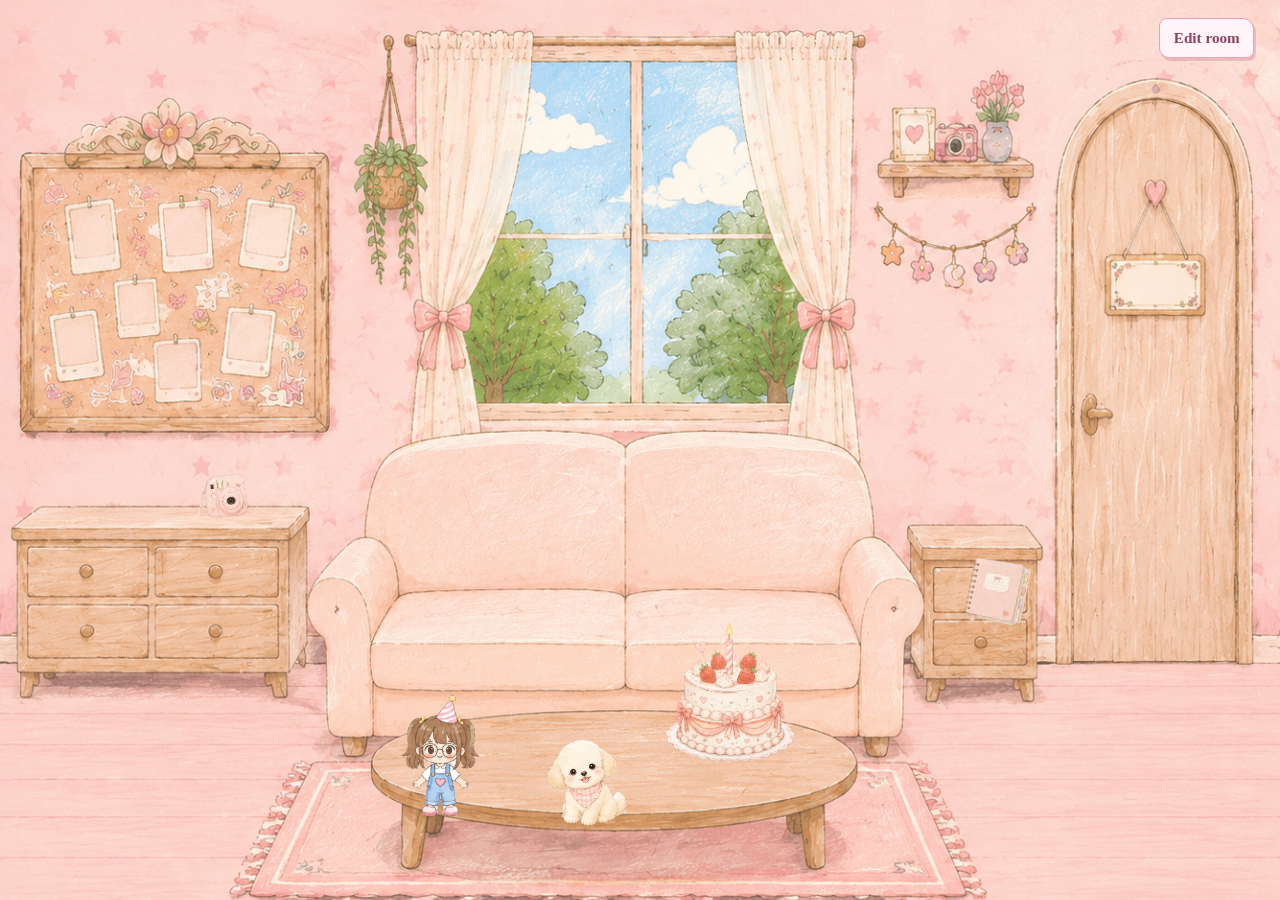
==== room.html @ 302e25e6 "finish room layout" ====
<!doctype html>
<html lang="en">
  <head>
    <meta charset="UTF-8" />
    <meta name="viewport" content="width=device-width, initial-scale=1.0" />
    <meta name="description" content="Mimi's 22 Chapter birthday room" />
    <title>Mimi's 22 Chapter — Room</title>
    <link rel="stylesheet" href="style.css" />
    <style>
      .room-screen {
        isolation: isolate;
      }

      .room-item {
        position: absolute;
        display: block;
        height: auto;
        user-select: none;
        pointer-events: none;
      }

      .edit-toggle {
        position: fixed;
        top: 2%;
        right: 2%;
        z-index: 10;
        padding: 0.65em 0.9em;
        color: #8d4263;
        font: 700 0.95rem "Marker Felt", "Bradley Hand", "Comic Sans MS", cursive;
        background: #fff4f8;
        border: 1px solid #e8a1bd;
        border-radius: 8px 11px 7px 10px;
        box-shadow: 2px 3px 0 rgb(163 74 112 / 22%);
        cursor: pointer;
      }

      .editor-readout {
        position: fixed;
        bottom: 2%;
        left: 2%;
        z-index: 10;
        min-width: 12rem;
        margin: 0;
        padding: 0.8rem 1rem;
        color: #75445a;
        font: 0.9rem/1.55 ui-monospace, SFMono-Regular, Menlo, monospace;
        white-space: pre-line;
        background: rgb(255 249 251 / 90%);
        border: 1px dashed #dfa0b8;
        border-radius: 7px;
        box-shadow: 2px 3px 0 rgb(163 74 112 / 16%);
      }

      .room-screen.is-editing [data-editable] {
        pointer-events: auto;
        cursor: grab;
        outline: 1px dashed rgb(183 75 119 / 58%);
        outline-offset: 3px;
        touch-action: none;
      }

      .room-screen.is-editing [data-editable]:hover { outline-color: #bd4d79; }
      .room-screen.is-editing [data-editable].is-dragging { cursor: grabbing; }

      /* All dimensions and anchors use the room stage's percentage-based coordinate system. */
      .mimi { width: 9%; left: 30%; bottom: 8%; z-index: 2; }
      .dog { width: 8%; left: 42%; bottom: 8%; z-index: 3; }
      .cake { width: 11%; left: 52%; bottom: 15%; z-index: 4; }
      .camera { width: 5%; left: 15%; bottom: 42%; z-index: 2; transform: rotate(-6deg); }
      .notebook {
        display: block;
        width: 6%;
        left: 75%;
        bottom: 30%;
        z-index: 5;
        visibility: visible;
        opacity: 1;
        transform: rotate(7deg);
      }
    </style>
  </head>
  <body>
    <main class="screen room-screen" aria-label="Mimi's birthday room">
      <img class="room-item mimi" data-editable src="assets/characters/mimi-open.png" alt="Mimi" draggable="false" />
      <img class="room-item dog" data-editable src="assets/objects/dog.png" alt="A small dog" draggable="false" />
      <img class="room-item cake" data-editable src="assets/objects/cake.png" alt="Birthday cake" draggable="false" />
      <img class="room-item notebook" id="notebook" data-editable src="assets/objects/notebook.png" alt="Pink notebook" draggable="false" />
      <img class="room-item camera" data-editable src="assets/objects/camera.png" alt="Pink camera" draggable="false" />
    </main>
    <button class="edit-toggle" id="edit-toggle" type="button" aria-pressed="false">Edit room</button>
    <aside class="editor-readout" id="editor-readout" hidden aria-live="polite"></aside>

    <script>
      const roomStage = document.querySelector(".room-screen");
      const roomItems = [...document.querySelectorAll("[data-editable]")];
      const editToggle = document.querySelector("#edit-toggle");
      const readout = document.querySelector("#editor-readout");
      let editing = false;
      let dragState = null;

      const clamp = (value, minimum, maximum) => Math.min(Math.max(value, minimum), maximum);
      const usesLayoutMetrics = (item) => item.classList.contains("camera") || item.classList.contains("notebook");
      const fallbackWidth = (item) => item.classList.contains("camera") ? 5 : 6;

      function getParameters(item) {
        const stageRect = roomStage.getBoundingClientRect();
        const itemRect = item.getBoundingClientRect();
        const useLayoutSize = usesLayoutMetrics(item);
        const widthPixels = useLayoutSize ? item.offsetWidth : itemRect.width;
        const heightPixels = useLayoutSize ? item.offsetHeight : itemRect.height;
        const leftPixels = useLayoutSize ? item.offsetLeft : itemRect.left - stageRect.left;
        const topPixels = useLayoutSize ? item.offsetTop : itemRect.top - stageRect.top;
        return {
          left: (leftPixels / stageRect.width) * 100,
          top: (topPixels / stageRect.height) * 100,
          width: (widthPixels / stageRect.width) * 100,
          height: (heightPixels / stageRect.height) * 100,
          widthPixels,
        };
      }

      function applyParameters(item, parameters) {
        item.style.left = `${parameters.left}%`;
        item.style.top = `${parameters.top}%`;
        item.style.bottom = "auto";
        item.style.width = `${parameters.width}%`;
      }

      function showParameters(item) {
        const parameters = getParameters(item);
        readout.textContent = `${item.classList[1]}:\nleft: ${parameters.left.toFixed(2)}%\ntop: ${parameters.top.toFixed(2)}%\nwidth: ${parameters.widthPixels.toFixed(0)}px (${parameters.width.toFixed(2)}%)`;
      }

      function normalizeItem(item) {
        applyParameters(item, getParameters(item));
      }

      function setEditing(nextEditing) {
        editing = nextEditing;
        roomStage.classList.toggle("is-editing", editing);
        editToggle.textContent = editing ? "Finish editing" : "Edit room";
        editToggle.setAttribute("aria-pressed", String(editing));
        readout.hidden = !editing;

        if (editing) {
          roomItems.forEach(normalizeItem);
          showParameters(roomItems[0]);
        }
      }

      editToggle.addEventListener("click", () => setEditing(!editing));

      roomItems.forEach((item) => {
        item.addEventListener("pointerdown", (event) => {
          if (!editing) return;
          const itemRect = item.getBoundingClientRect();
          dragState = { item, offsetX: event.clientX - itemRect.left, offsetY: event.clientY - itemRect.top };
          item.classList.add("is-dragging");
          item.setPointerCapture(event.pointerId);
          showParameters(item);
        });

        item.addEventListener("pointermove", (event) => {
          if (!dragState || dragState.item !== item) return;
          const stageRect = roomStage.getBoundingClientRect();
          const itemRect = item.getBoundingClientRect();
          const width = usesLayoutMetrics(item)
            ? (item.offsetWidth / stageRect.width) * 100
            : (itemRect.width / stageRect.width) * 100;
          const height = usesLayoutMetrics(item)
            ? (item.offsetHeight / stageRect.height) * 100
            : (itemRect.height / stageRect.height) * 100;
          const left = clamp(((event.clientX - stageRect.left - dragState.offsetX) / stageRect.width) * 100, 0, 100 - width);
          const top = clamp(((event.clientY - stageRect.top - dragState.offsetY) / stageRect.height) * 100, 0, 100 - height);
          applyParameters(item, { left, top, width });
          showParameters(item);
        });

        item.addEventListener("pointerup", () => {
          item.classList.remove("is-dragging");
          dragState = null;
        });
      });

      roomStage.addEventListener("wheel", (event) => {
        if (!editing) return;
        const item = event.target.closest(".room-item");
        if (!item) return;
        event.preventDefault();
        const parameters = getParameters(item);
        const scale = event.deltaY < 0 ? 1.1 : 0.9;
        const baseWidth = Number.isFinite(parameters.width) && parameters.width > 0
          ? parameters.width
          : fallbackWidth(item);
        const width = clamp(baseWidth * scale, 3, 30);
        applyParameters(item, { left: parameters.left, top: parameters.top, width });
        showParameters(item);
      }, { passive: false });
    </script>
  </body>
</html>
---- style.css ----
:root {
  color: #5d4052;
  background: #f8dce6;
  font-family: "Trebuchet MS", "Avenir Next", sans-serif;
}

* { box-sizing: border-box; }

body { margin: 0; min-width: 320px; }

.screen {
  position: relative;
  min-height: 100svh;
  overflow: hidden;
  background-position: center;
  background-repeat: no-repeat;
  background-size: cover;
}

.welcome-screen {
  display: grid;
  place-items: center;
  align-content: center;
  gap: 2.5rem;
  padding: 2rem;
  background-image: url("assets/backgrounds/welcome.png");
  opacity: 0;
  animation: background-appear 1.3s ease-out forwards;
}

.title-area {
  position: relative;
  z-index: 1;
  max-width: min(80vw, 720px);
  text-align: center;
  opacity: 0;
  transform: scale(0.76) rotate(-4deg);
  animation: title-stick 0.95s cubic-bezier(.18, .9, .22, 1.24) 0.75s forwards;
}

.collage-line {
  display: flex;
  flex-wrap: wrap;
  justify-content: center;
  align-items: center;
  gap: 0.07em;
  margin: 0;
  color: #a93d6e;
  font-family: "Marker Felt", "Bradley Hand", "Comic Sans MS", cursive;
  font-size: clamp(2.35rem, 7.3vw, 6rem);
  font-weight: 800;
  line-height: 0.98;
  text-shadow: 1px 2px 0 rgb(255 255 255 / 75%);
}

.collage-line--small {
  margin-bottom: 0.22em;
  font-size: clamp(1.7rem, 4.6vw, 3.7rem);
}

.collage-line--chapter {
  flex-wrap: nowrap;
  font-size: clamp(2rem, 6.5vw, 5.2rem);
}

.collage-line span,
.collage-line b,
.collage-line em,
.collage-line i {
  display: inline-block;
  padding: 0.04em 0.1em 0.09em;
  font: inherit;
  font-style: normal;
  line-height: 1;
  background: #fff7bd;
  border: 2px solid rgb(154 57 104 / 65%);
  border-radius: 3px 8px 4px 7px;
  box-shadow: 2px 3px 0 rgb(142 61 101 / 21%);
  transform: rotate(-3deg);
}

.collage-line span:nth-child(3n + 2) { background: #b6e5db; color: #31776d; transform: rotate(3deg); }
.collage-line span:nth-child(4n) { background: #ffc2d7; color: #a13967; transform: rotate(-5deg); }
.collage-line span:nth-child(5n) { background: #cab9e9; color: #594083; transform: rotate(4deg); }
.collage-line b { margin-left: -0.09em; background: #ffb8cf; color: #9d2e63; transform: rotate(4deg); }
.collage-line em { margin: 0 0.1em; padding-inline: 0.14em; background: #f3a4bd; color: #fffdf5; transform: rotate(-5deg); }
.collage-line i { margin-left: 0.18em; background: #fff; color: #e36e98; transform: rotate(5deg); }

.enter-button {
  display: inline-block;
  position: relative;
  z-index: 1;
  padding: 0.82rem 1.5rem 0.76rem;
  color: #9d3867;
  font-family: "Marker Felt", "Bradley Hand", "Comic Sans MS", cursive;
  font-size: 1.1rem;
  font-weight: 700;
  text-decoration: none;
  cursor: pointer;
  background: linear-gradient(135deg, #ffd4e2 0 48%, #ffc0d5 48% 100%);
  border: 2px solid #cf7094;
  border-radius: 5px 11px 6px 10px;
  box-shadow: 4px 5px 0 rgb(166 65 110 / 28%);
  transform: rotate(1.5deg);
  opacity: 0;
  animation: title-appear 0.8s ease-out 1.5s forwards;
  transition: transform 180ms ease, box-shadow 180ms ease;
}

.enter-button:hover, .enter-button:focus-visible {
  transform: rotate(1.5deg) scale(1.06);
  box-shadow: 5px 6px 0 rgb(166 65 110 / 30%);
}

.enter-button:active { transform: rotate(1.5deg) scale(0.96); }

.room-screen { background-image: url("assets/backgrounds/room.png"); }

.object-slot {
  position: absolute;
  width: 1px;
  height: 1px;
  pointer-events: none;
}

/* Future interactive object anchors. Adjust when their final placement is decided. */
.mimi-slot { left: 48%; top: 42%; }
.dog-slot { left: 31%; top: 68%; }
.cake-slot { left: 66%; top: 60%; }
.notebook-slot { left: 57%; top: 70%; }
.camera-slot { left: 75%; top: 50%; }

@keyframes background-appear { to { opacity: 1; } }
@keyframes title-appear { to { opacity: 1; } }

@keyframes title-stick {
  70% { opacity: 1; transform: scale(1.06) rotate(1.5deg); }
  100% { opacity: 1; transform: scale(1) rotate(-1.5deg); }
}

@media (prefers-reduced-motion: reduce) {
  .welcome-screen, .title-area, .enter-button { animation: none; opacity: 1; }
}
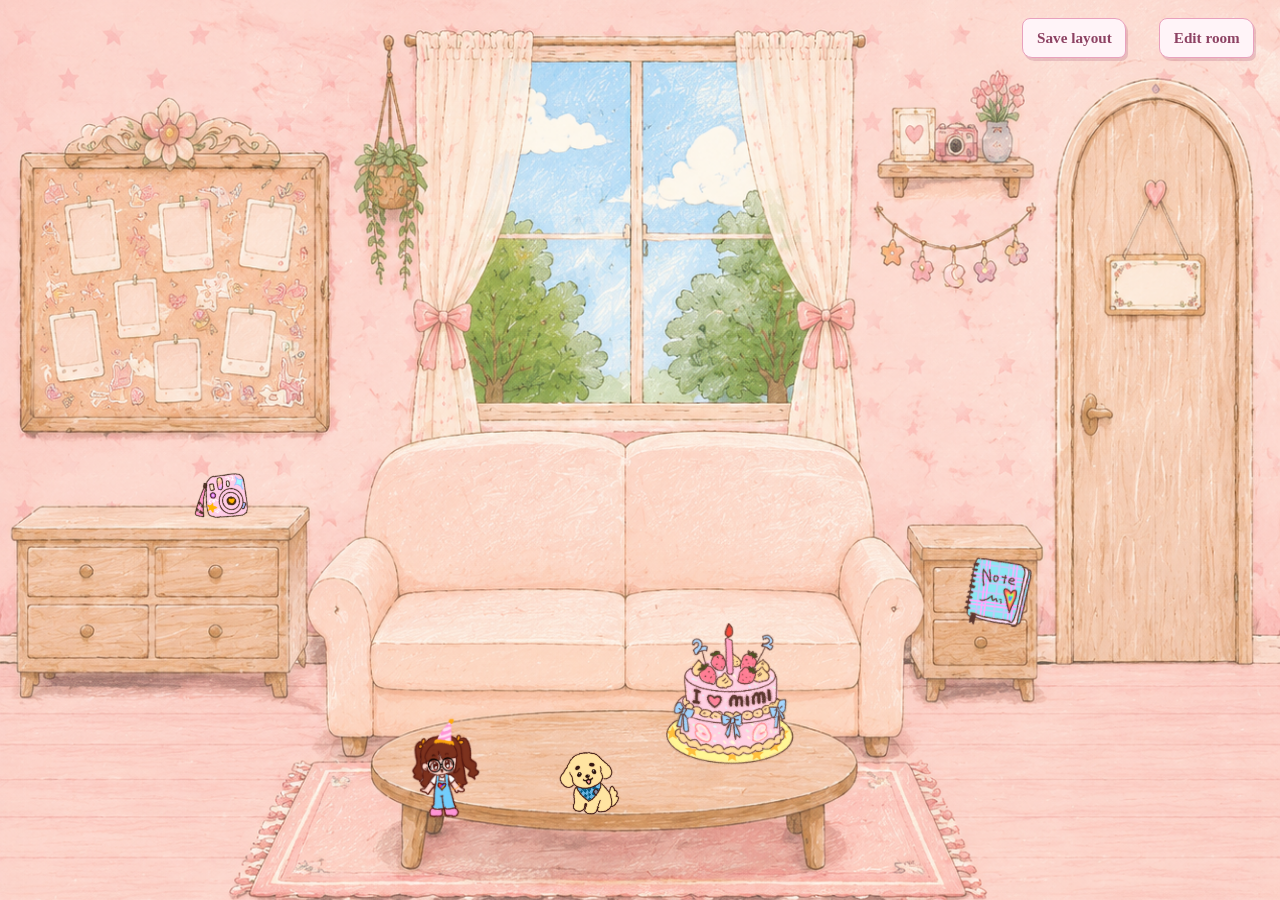
==== commit e6ac201b: "add hover interaction" ====
--- a/room.html
+++ b/room.html
@@ -16,13 +16,100 @@
         display: block;
         height: auto;
         user-select: none;
+        pointer-events: auto;
+        transition: transform 180ms ease;
+      }
+
+      .room-screen:not(.is-editing) .mimi:hover,
+      .room-screen:not(.is-editing) .dog:hover,
+      .room-screen:not(.is-editing) .cake:hover { transform: scale(1.07); }
+
+      .room-screen:not(.is-editing) .camera:hover { transform: rotate(-6deg) scale(1.07); }
+      .room-screen:not(.is-editing) .notebook:hover { transform: rotate(7deg) scale(1.07); }
+
+      .hover-tooltip {
+        position: fixed;
+        z-index: 20;
+        max-width: min(15rem, 78vw);
+        padding: 0.55rem 0.75rem;
+        color: #8d4263;
+        font: 700 0.9rem/1.35 "Marker Felt", "Bradley Hand", "Comic Sans MS", cursive;
+        text-align: center;
+        background: #fff6fa;
+        border: 2px dashed #de91b0;
+        border-radius: 10px 13px 9px 12px;
+        box-shadow: 3px 4px 0 rgb(181 79 123 / 20%);
+        opacity: 0;
         pointer-events: none;
-      }
+        transform: translate(-50%, calc(-100% - 12px)) scale(0.82) rotate(-1.5deg);
+        transition: opacity 150ms ease, transform 180ms ease;
+      }
+
+      .hover-tooltip.is-visible {
+        opacity: 1;
+        transform: translate(-50%, calc(-100% - 12px)) scale(1) rotate(-1.5deg);
+      }
+
+      .mimi-character {
+        aspect-ratio: 362 / 454;
+      }
+
+      .mimi-character img {
+        position: absolute;
+        inset: 0;
+        width: 100%;
+        height: 100%;
+        object-fit: contain;
+        object-position: center bottom;
+        pointer-events: none;
+      }
+
+      .mimi-character .mimi-close {
+        opacity: 0;
+        animation: mimi-blink 5s steps(1, end) infinite;
+      }
+
+      .mimi-character .mimi-open {
+        animation: mimi-open 5s steps(1, end) infinite;
+      }
+
+      .dog-character {
+        aspect-ratio: 812 / 726;
+      }
+
+      .dog-character img {
+        position: absolute;
+        inset: 0;
+        width: 100%;
+        height: 100%;
+        object-fit: contain;
+        object-position: center bottom;
+        pointer-events: none;
+      }
+
+      .dog-character .dog-close { opacity: 0; }
+      .dog-character.is-blinking .dog-open { opacity: 0; }
+      .dog-character.is-blinking .dog-close { opacity: 1; }
 
       .edit-toggle {
         position: fixed;
         top: 2%;
         right: 2%;
+        z-index: 10;
+        padding: 0.65em 0.9em;
+        color: #8d4263;
+        font: 700 0.95rem "Marker Felt", "Bradley Hand", "Comic Sans MS", cursive;
+        background: #fff4f8;
+        border: 1px solid #e8a1bd;
+        border-radius: 8px 11px 7px 10px;
+        box-shadow: 2px 3px 0 rgb(163 74 112 / 22%);
+        cursor: pointer;
+      }
+
+      .save-layout {
+        position: fixed;
+        top: 2%;
+        right: 12%;
         z-index: 10;
         padding: 0.65em 0.9em;
         color: #8d4263;
@@ -77,30 +164,79 @@
         opacity: 1;
         transform: rotate(7deg);
       }
+
+      @keyframes mimi-blink {
+        0%, 93%, 97%, 100% { opacity: 0; }
+        94%, 96% { opacity: 1; }
+      }
+
+      @keyframes mimi-open {
+        0%, 93%, 97%, 100% { opacity: 1; }
+        94%, 96% { opacity: 0; }
+      }
     </style>
   </head>
   <body>
     <main class="screen room-screen" aria-label="Mimi's birthday room">
-      <img class="room-item mimi" data-editable src="assets/characters/mimi-open.png" alt="Mimi" draggable="false" />
-      <img class="room-item dog" data-editable src="assets/objects/dog.png" alt="A small dog" draggable="false" />
-      <img class="room-item cake" data-editable src="assets/objects/cake.png" alt="Birthday cake" draggable="false" />
-      <img class="room-item notebook" id="notebook" data-editable src="assets/objects/notebook.png" alt="Pink notebook" draggable="false" />
-      <img class="room-item camera" data-editable src="assets/objects/camera.png" alt="Pink camera" draggable="false" />
+      <div class="room-item mimi mimi-character" data-editable data-layout-key="mimi" data-tooltip="今天是特别的日子🥳🎉" aria-label="Mimi">
+        <img class="mimi-open" src="assets/characters/mimi-open.png" alt="" draggable="false" />
+        <img class="mimi-close" src="assets/characters/mimi-close.png" alt="" draggable="false" />
+      </div>
+      <div class="room-item dog dog-character" data-editable data-layout-key="dog" data-tooltip="汪汪！🐶" aria-label="A small dog">
+        <img class="dog-open" src="assets/objects/dog-open.png" alt="" draggable="false" />
+        <img class="dog-close" src="assets/objects/dog-close.png" alt="" draggable="false" />
+      </div>
+      <img class="room-item cake" data-editable data-layout-key="cake" data-tooltip="一起吹灭蜡烛吧 🎂" src="assets/objects/cake.png" alt="Birthday cake" draggable="false" />
+      <img class="room-item notebook" id="notebook" data-editable data-layout-key="notebook" data-tooltip="谢谢你来到我的22岁💌" src="assets/objects/notebook.png" alt="Pink notebook" draggable="false" />
+      <img class="room-item camera" data-editable data-layout-key="camera" data-tooltip="打开我的回忆铁盒 📷" src="assets/objects/camera.png" alt="Pink camera" draggable="false" />
     </main>
     <button class="edit-toggle" id="edit-toggle" type="button" aria-pressed="false">Edit room</button>
+    <button class="save-layout" id="save-layout" type="button">Save layout</button>
     <aside class="editor-readout" id="editor-readout" hidden aria-live="polite"></aside>
+    <aside class="hover-tooltip" id="hover-tooltip" role="status" aria-live="polite"></aside>
 
     <script>
       const roomStage = document.querySelector(".room-screen");
       const roomItems = [...document.querySelectorAll("[data-editable]")];
       const editToggle = document.querySelector("#edit-toggle");
+      const saveLayout = document.querySelector("#save-layout");
       const readout = document.querySelector("#editor-readout");
+      const hoverTooltip = document.querySelector("#hover-tooltip");
+      const dogCharacter = document.querySelector(".dog-character");
+      const layoutStorageKey = "mimi-22-room-layout";
       let editing = false;
       let dragState = null;
+      let isNormalized = false;
 
       const clamp = (value, minimum, maximum) => Math.min(Math.max(value, minimum), maximum);
       const usesLayoutMetrics = (item) => item.classList.contains("camera") || item.classList.contains("notebook");
       const fallbackWidth = (item) => item.classList.contains("camera") ? 5 : 6;
+
+      function scheduleDogBlink() {
+        const delay = 3000 + Math.random() * 3000;
+        window.setTimeout(() => {
+          dogCharacter.classList.add("is-blinking");
+          window.setTimeout(() => {
+            dogCharacter.classList.remove("is-blinking");
+            scheduleDogBlink();
+          }, 200);
+        }, delay);
+      }
+
+      scheduleDogBlink();
+
+      function showHoverTooltip(item) {
+        if (editing) return;
+        const itemRect = item.getBoundingClientRect();
+        hoverTooltip.textContent = item.dataset.tooltip;
+        hoverTooltip.style.left = `${itemRect.left + itemRect.width / 2}px`;
+        hoverTooltip.style.top = `${itemRect.top}px`;
+        hoverTooltip.classList.add("is-visible");
+      }
+
+      function hideHoverTooltip() {
+        hoverTooltip.classList.remove("is-visible");
+      }
 
       function getParameters(item) {
         const stageRect = roomStage.getBoundingClientRect();
@@ -135,22 +271,71 @@
         applyParameters(item, getParameters(item));
       }
 
+      function captureLayout() {
+        return Object.fromEntries(roomItems.map((item) => {
+          const parameters = getParameters(item);
+          return [item.dataset.layoutKey, {
+            left: parameters.left,
+            top: parameters.top,
+            width: parameters.width,
+            height: parameters.height,
+          }];
+        }));
+      }
+
+      function applyLayout(layout) {
+        roomItems.forEach((item) => {
+          const parameters = layout[item.dataset.layoutKey];
+          if (!parameters || ![parameters.left, parameters.top, parameters.width].every(Number.isFinite)) return;
+          applyParameters(item, parameters);
+        });
+        isNormalized = true;
+      }
+
+      function showSavedLayout(layout) {
+        const output = Object.fromEntries(Object.entries(layout).map(([name, parameters]) => [name, {
+          left: `${parameters.left.toFixed(2)}%`,
+          top: `${parameters.top.toFixed(2)}%`,
+          width: `${parameters.width.toFixed(2)}%`,
+          height: `${parameters.height.toFixed(2)}%`,
+        }]));
+        readout.textContent = `Saved layout:\n${JSON.stringify(output, null, 2)}`;
+        readout.hidden = false;
+      }
+
       function setEditing(nextEditing) {
         editing = nextEditing;
         roomStage.classList.toggle("is-editing", editing);
+        hideHoverTooltip();
         editToggle.textContent = editing ? "Finish editing" : "Edit room";
         editToggle.setAttribute("aria-pressed", String(editing));
         readout.hidden = !editing;
 
         if (editing) {
-          roomItems.forEach(normalizeItem);
+          if (!isNormalized) {
+            roomItems.forEach(normalizeItem);
+            isNormalized = true;
+          }
           showParameters(roomItems[0]);
         }
       }
 
       editToggle.addEventListener("click", () => setEditing(!editing));
 
+      saveLayout.addEventListener("click", () => {
+        if (!isNormalized) {
+          roomItems.forEach(normalizeItem);
+          isNormalized = true;
+        }
+        const layout = captureLayout();
+        localStorage.setItem(layoutStorageKey, JSON.stringify(layout));
+        showSavedLayout(layout);
+      });
+
       roomItems.forEach((item) => {
+        item.addEventListener("pointerenter", () => showHoverTooltip(item));
+        item.addEventListener("pointerleave", hideHoverTooltip);
+
         item.addEventListener("pointerdown", (event) => {
           if (!editing) return;
           const itemRect = item.getBoundingClientRect();
@@ -196,6 +381,15 @@
         applyParameters(item, { left: parameters.left, top: parameters.top, width });
         showParameters(item);
       }, { passive: false });
+
+      window.addEventListener("load", () => {
+        try {
+          const savedLayout = JSON.parse(localStorage.getItem(layoutStorageKey));
+          if (savedLayout) applyLayout(savedLayout);
+        } catch {
+          localStorage.removeItem(layoutStorageKey);
+        }
+      });
     </script>
   </body>
 </html>
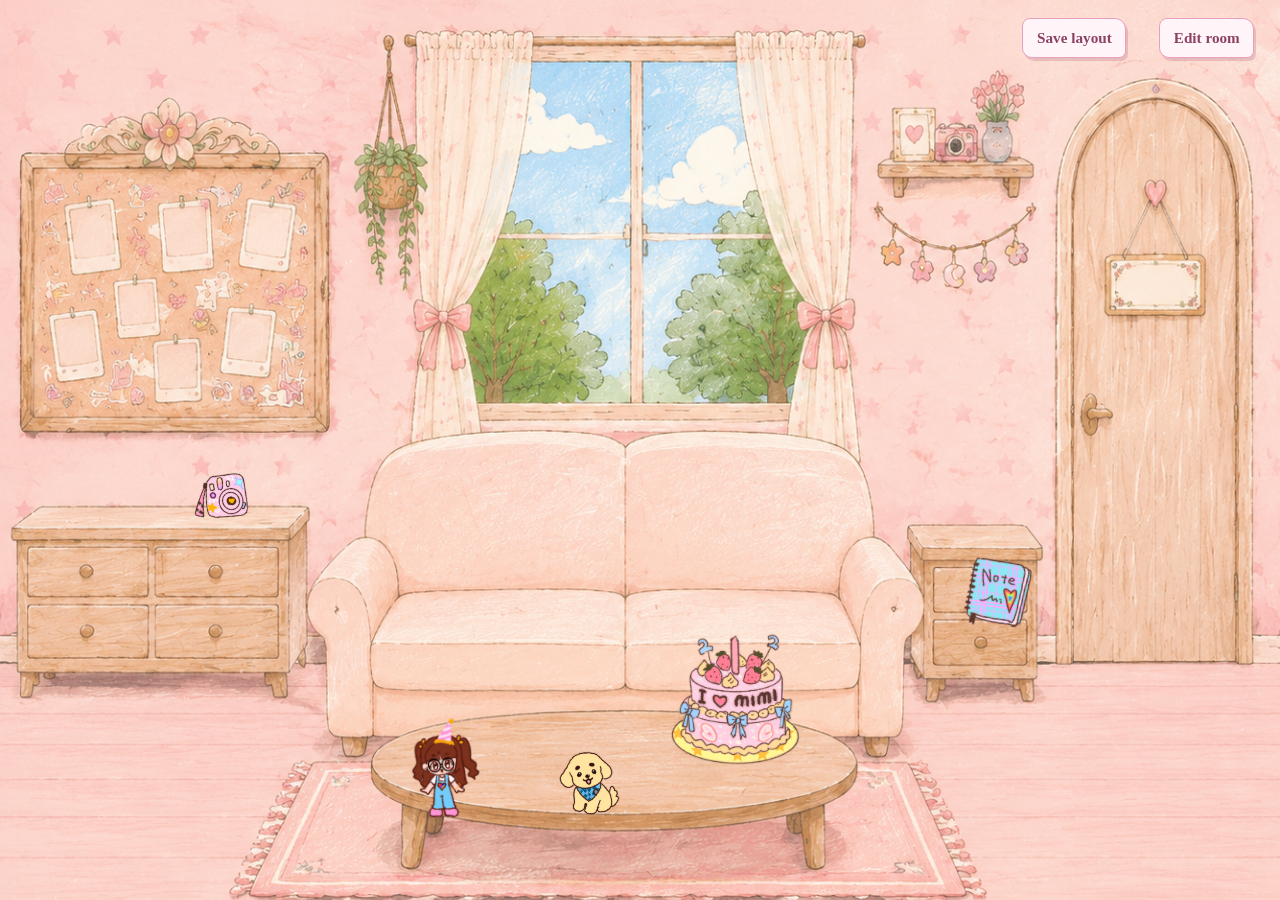
==== commit 80f0f055: "finish cake birthday interaction" ====
--- a/room.html
+++ b/room.html
@@ -7,6 +7,11 @@
     <title>Mimi's 22 Chapter — Room</title>
     <link rel="stylesheet" href="style.css" />
     <style>
+      :root {
+        --flame-top: 1%;
+        --flame-left: 46%;
+      }
+
       .room-screen {
         isolation: isolate;
       }
@@ -50,6 +55,502 @@
         transform: translate(-50%, calc(-100% - 12px)) scale(1) rotate(-1.5deg);
       }
 
+      .camera-flash {
+        position: fixed;
+        inset: 0;
+        z-index: 29;
+        pointer-events: none;
+        background: #fff;
+        opacity: 0;
+      }
+
+      .camera-flash.is-flashing { animation: camera-flash 420ms ease-out; }
+
+      .memory-overlay {
+        position: fixed;
+        inset: 0;
+        z-index: 30;
+        display: grid;
+        place-items: center;
+        padding: clamp(1rem, 3vw, 2.5rem);
+        overflow: hidden;
+        background: rgb(105 47 76 / 42%);
+        opacity: 0;
+        visibility: hidden;
+        transition: opacity 220ms ease, visibility 220ms ease;
+      }
+
+      .memory-overlay.is-open {
+        opacity: 1;
+        visibility: visible;
+      }
+
+      .notebook-overlay {
+        position: fixed;
+        inset: 0;
+        z-index: 31;
+        display: grid;
+        place-items: center;
+        padding: 1rem;
+        overflow: hidden;
+        background: rgb(105 47 76 / 42%);
+        opacity: 0;
+        visibility: hidden;
+        transition: opacity 240ms ease, visibility 240ms ease;
+      }
+
+      .notebook-overlay.is-open {
+        opacity: 1;
+        visibility: visible;
+      }
+
+      .cake-overlay {
+        position: fixed;
+        top: 0;
+        right: 0;
+        bottom: 0;
+        left: 0;
+        z-index: 32;
+        display: grid;
+        place-items: center;
+        padding: 1rem;
+        overflow: hidden;
+        background: rgb(105 47 76 / 46%);
+        opacity: 0;
+        visibility: hidden;
+        transition: opacity 240ms ease, visibility 240ms ease;
+      }
+
+      .cake-overlay.is-open {
+        opacity: 1;
+        visibility: visible;
+      }
+
+      .cake-celebration {
+        position: relative;
+        justify-self: center;
+        align-self: center;
+        width: min(90vw, 34rem);
+        margin: 0;
+        padding: clamp(1.5rem, 4vw, 2.7rem);
+        text-align: center;
+        background: #fff0f6;
+        border: 2px dashed #e79ab9;
+        border-radius: 24px 30px 22px 28px;
+        box-shadow: 8px 10px 0 rgb(120 46 80 / 18%);
+        transform-origin: center;
+        transform: scale(0.94) rotate(0.8deg);
+        transition: transform 280ms cubic-bezier(.2, .85, .25, 1.12);
+      }
+
+      .cake-overlay.is-open .cake-celebration { transform: scale(1) rotate(0.8deg); }
+
+      .cake-title {
+        margin: 0;
+        color: #ab4c77;
+        font: 800 clamp(1.8rem, 5vw, 3rem)/1 "Marker Felt", "Bradley Hand", "Comic Sans MS", cursive;
+      }
+
+      .cake-subtitle {
+        margin: 0.45rem 0 1rem;
+        color: #a67087;
+        font: italic 0.95rem/1.4 Georgia, serif;
+      }
+
+      .cake-close {
+        position: absolute;
+        top: 0.8rem;
+        right: 0.9rem;
+        width: 2.2rem;
+        height: 2.2rem;
+        color: #ba638b;
+        font: 700 1.25rem/1 sans-serif;
+        cursor: pointer;
+        background: #fff9fc;
+        border: 2px solid #e6a6c1;
+        border-radius: 50%;
+      }
+
+      .cake-stage {
+        position: relative;
+        width: min(72vw, 20rem);
+        margin: 0 auto;
+        cursor: pointer;
+      }
+
+      .cake-stage > img { display: block; width: 100%; height: auto; }
+
+      .cake-flame {
+        position: absolute;
+        top: var(--flame-top);
+        left: var(--flame-left);
+        width: 7%;
+        aspect-ratio: 0.62;
+        background: linear-gradient(#fff7a6, #ff9b62 65%, #f3708d);
+        border-radius: 60% 60% 65% 65%;
+        box-shadow: 0 0 15px #ffd77b;
+        transform-origin: 50% 100%;
+        animation: flame-flicker 700ms ease-in-out infinite alternate;
+      }
+
+      .cake-candle-mask {
+        position: absolute;
+        top: calc(var(--flame-top) - 1%);
+        left: calc(var(--flame-left) - 1.5%);
+        width: 10%;
+        height: 10%;
+        background: #fff0f6;
+        border-radius: 50% 50% 35% 35%;
+        opacity: 0;
+      }
+
+      .cake-smoke {
+        position: absolute;
+        top: var(--flame-top);
+        left: var(--flame-left);
+        width: 5%;
+        aspect-ratio: 1;
+        background: rgb(205 196 207 / 72%);
+        border-radius: 50%;
+        opacity: 0;
+      }
+
+      .cake-star {
+        position: absolute;
+        top: 20%;
+        left: 50%;
+        color: #f2b956;
+        font-size: clamp(1rem, 4vw, 1.8rem);
+        opacity: 0;
+        pointer-events: none;
+      }
+
+      .cake-stage.is-blown .cake-flame { opacity: 0; animation: none; }
+      .cake-stage.is-blown .cake-candle-mask { opacity: 1; }
+      .cake-stage.is-blown .cake-smoke { animation: smoke-rise 950ms ease-out forwards; }
+      .cake-stage.is-blown .cake-star { animation: star-burst 800ms ease-out forwards; }
+      .cake-stage.is-blown .cake-star:nth-of-type(4) { animation-delay: 80ms; }
+      .cake-stage.is-blown .cake-star:nth-of-type(5) { animation-delay: 150ms; }
+
+      .cake-star--left { --x: -6rem; --y: -3rem; }
+      .cake-star--right { --x: 5rem; --y: -3.5rem; }
+      .cake-star--top { --x: 0.5rem; --y: -5rem; }
+
+      .cake-result {
+        margin: 0.5rem 0 0;
+        color: #bf5c88;
+        font: 800 clamp(1.05rem, 3.2vw, 1.55rem)/1.25 "Marker Felt", "Bradley Hand", "Comic Sans MS", cursive;
+        opacity: 0;
+        transform: translateY(8px) scale(0.95);
+        transition: opacity 260ms ease, transform 260ms ease;
+      }
+
+      .cake-celebration.is-finished .cake-result { opacity: 1; transform: translateY(0) scale(1); }
+
+      @keyframes flame-flicker {
+        from { transform: rotate(-5deg) scale(0.92, 1.05); }
+        to { transform: rotate(5deg) scale(1.05, 0.93); }
+      }
+
+      @keyframes smoke-rise {
+        0% { opacity: 0; transform: translate(0, 0) scale(0.5); }
+        20% { opacity: 0.75; }
+        100% { opacity: 0; transform: translate(1rem, -4rem) scale(2.2); }
+      }
+
+      @keyframes star-burst {
+        0% { opacity: 0; transform: translate(0, 0) scale(0.4) rotate(0); }
+        30% { opacity: 1; }
+        100% { opacity: 0; transform: translate(var(--x), var(--y)) scale(1.15) rotate(100deg); }
+      }
+
+      .notebook-page {
+        position: relative;
+        width: min(82vw, 42rem);
+        height: min(82svh, 42rem);
+        padding: clamp(2.5rem, 7vw, 4.5rem) clamp(1.4rem, 6vw, 4rem) 1.5rem;
+        text-align: center;
+        background: url("assets/backgrounds/melody-paper.png") center / contain no-repeat;
+        transform: scale(0.94) rotate(-1deg);
+        transition: transform 300ms cubic-bezier(.2, .85, .25, 1.12);
+      }
+
+      .notebook-overlay.is-open .notebook-page { transform: scale(1) rotate(-1deg); }
+
+      .notebook-title {
+        margin: 0;
+        color: #c66f9c;
+        font: 800 clamp(1.35rem, 3.5vw, 2.15rem)/1.1 "Marker Felt", "Bradley Hand", "Comic Sans MS", cursive;
+      }
+
+      .notebook-subtitle {
+        margin: 0.35rem 0 1rem;
+        color: #aa7892;
+        font: italic 0.95rem/1.4 Georgia, serif;
+      }
+
+      .notebook-close {
+        position: absolute;
+        top: 1.2rem;
+        right: 1rem;
+        width: 2.2rem;
+        height: 2.2rem;
+        color: #bc668e;
+        font: 700 1.25rem/1 sans-serif;
+        cursor: pointer;
+        background: #fff9fc;
+        border: 2px solid #e6a6c1;
+        border-radius: 50%;
+        box-shadow: 2px 3px 0 rgb(169 71 115 / 16%);
+      }
+
+      .message-form {
+        display: grid;
+        gap: 0.55rem;
+        width: min(100%, 28rem);
+        margin: 0 auto;
+      }
+
+      .message-form input,
+      .message-form textarea {
+        width: 100%;
+        color: #8f5870;
+        font: 0.95rem/1.4 "Marker Felt", "Bradley Hand", "Comic Sans MS", cursive;
+        background: rgb(255 255 255 / 64%);
+        border: 1px dashed #df9eb8;
+        border-radius: 8px 11px 7px 10px;
+        outline: none;
+      }
+
+      .message-form input { padding: 0.55rem 0.75rem; }
+      .message-form textarea { min-height: 4.6rem; padding: 0.6rem 0.75rem; resize: none; }
+      .message-form input:focus,
+      .message-form textarea:focus { border-color: #c86b96; box-shadow: 0 0 0 3px rgb(239 181 205 / 34%); }
+
+      .message-submit {
+        justify-self: center;
+        padding: 0.6rem 1rem;
+        color: #a74d75;
+        font: 700 1rem "Marker Felt", "Bradley Hand", "Comic Sans MS", cursive;
+        cursor: pointer;
+        background: #ffe3ef;
+        border: 2px dashed #dc8cad;
+        border-radius: 7px 11px 6px 10px;
+        box-shadow: 2px 3px 0 rgb(173 77 118 / 19%);
+      }
+
+      .message-cards {
+        position: relative;
+        height: clamp(10rem, 30vh, 15rem);
+        margin-top: 0.6rem;
+        overflow: hidden;
+      }
+
+      .message-card {
+        position: absolute;
+        width: min(22%, 6.3rem);
+        aspect-ratio: 1;
+        color: #715b4e;
+        filter: drop-shadow(3px 5px 5px rgb(126 66 83 / 22%));
+        animation: message-card-appear 260ms ease-out both;
+      }
+
+      .note-card-background {
+        position: absolute;
+        inset: 0;
+        width: 100%;
+        height: 100%;
+        object-fit: contain;
+        pointer-events: none;
+      }
+
+      .note-content {
+        position: absolute;
+        inset: 24% 18% 27%;
+        z-index: 1;
+        display: grid;
+        align-content: center;
+        gap: 0.25rem;
+        overflow: hidden;
+        text-align: center;
+      }
+
+      .message-card-name { margin: 0; color: #bd668d; font: 700 clamp(0.38rem, 0.95vw, 0.55rem) "Marker Felt", "Bradley Hand", "Comic Sans MS", cursive; overflow-wrap: anywhere; }
+      .message-card-text { margin: 0; font: clamp(0.34rem, 0.85vw, 0.5rem)/1.2 "Marker Felt", "Bradley Hand", "Comic Sans MS", cursive; overflow-wrap: anywhere; }
+
+      .message-actions {
+        position: absolute;
+        top: -0.55rem;
+        right: -0.45rem;
+        z-index: 3;
+        display: flex;
+        gap: 0.2rem;
+        opacity: 0;
+        transform: translateY(3px) scale(0.88);
+        transition: opacity 160ms ease, transform 160ms ease;
+      }
+
+      .message-card:hover .message-actions,
+      .message-card:focus-within .message-actions {
+        opacity: 1;
+        transform: translateY(0) scale(1);
+      }
+
+      .message-actions button {
+        padding: 0.22rem 0.35rem;
+        color: #a64f77;
+        font: 700 0.52rem "Marker Felt", "Bradley Hand", "Comic Sans MS", cursive;
+        white-space: nowrap;
+        cursor: pointer;
+        background: #fff8fb;
+        border: 1px dashed #df9eb8;
+        border-radius: 5px;
+        box-shadow: 1px 2px 0 rgb(181 79 123 / 16%);
+      }
+
+      .message-pagination {
+        display: flex;
+        align-items: center;
+        justify-content: center;
+        gap: 0.65rem;
+        margin-top: 0.25rem;
+        color: #bd668d;
+        font: 700 0.7rem "Marker Felt", "Bradley Hand", "Comic Sans MS", cursive;
+      }
+
+      .message-pagination button {
+        width: 1.65rem;
+        height: 1.4rem;
+        color: #b65d86;
+        cursor: pointer;
+        background: rgb(255 249 252 / 70%);
+        border: 1px dashed #df9eb8;
+        border-radius: 6px;
+      }
+
+      .message-pagination button:disabled { cursor: default; opacity: 0.4; }
+
+      @keyframes message-card-appear {
+        from { opacity: 0; transform: translateY(8px) scale(0.9) rotate(var(--card-rotation)); }
+        to { opacity: 1; transform: translateY(0) scale(1) rotate(var(--card-rotation)); }
+      }
+
+      .memory-box {
+        position: relative;
+        width: min(100%, 68rem);
+        height: min(88svh, calc(100svh - 5rem), 48rem);
+        padding: clamp(1.1rem, 3vw, 2.25rem);
+        display: grid;
+        grid-template-rows: auto auto minmax(0, 1fr);
+        overflow: hidden;
+        background: #ffeef4;
+        border: 2px dashed #e59ab8;
+        border-radius: 20px 27px 18px 24px;
+        box-shadow: 8px 10px 0 rgb(120 46 80 / 18%);
+        transform: scale(0.94) rotate(-0.8deg);
+        transition: transform 260ms cubic-bezier(.2, .85, .25, 1.12);
+      }
+
+      .memory-overlay.is-open .memory-box { transform: scale(1) rotate(-0.8deg); }
+
+      .memory-title {
+        margin: 0;
+        color: #a94773;
+        font: 800 clamp(1.45rem, 4vw, 2.5rem)/1.1 "Marker Felt", "Bradley Hand", "Comic Sans MS", cursive;
+        text-align: center;
+      }
+
+      .memory-subtitle {
+        margin: 0.45rem 0 1rem;
+        color: #a86c83;
+        font: italic 1rem/1.4 Georgia, serif;
+        text-align: center;
+      }
+
+      .memory-close {
+        position: absolute;
+        top: 0.8rem;
+        right: 0.9rem;
+        width: 2.25rem;
+        height: 2.25rem;
+        color: #a94773;
+        font: 700 1.25rem/1 sans-serif;
+        cursor: pointer;
+        background: #fff9fb;
+        border: 2px solid #e59ab8;
+        border-radius: 50%;
+        box-shadow: 2px 3px 0 rgb(169 71 115 / 20%);
+      }
+
+      .memory-wall {
+        position: relative;
+        min-height: 0;
+        overflow: hidden;
+      }
+
+      .memory-photo {
+        position: absolute;
+        display: block;
+        z-index: 1;
+        height: auto;
+        object-fit: contain;
+        filter: drop-shadow(3px 6px 5px rgb(116 50 79 / 22%));
+        transform-origin: center;
+        cursor: zoom-in;
+        transition: transform 220ms ease, filter 220ms ease;
+      }
+
+      .memory-photo-note {
+        position: absolute;
+        z-index: 4;
+        max-width: 12rem;
+        padding: 0.45rem 0.65rem;
+        color: #98506e;
+        font: 700 0.8rem/1.3 "Marker Felt", "Bradley Hand", "Comic Sans MS", cursive;
+        text-align: center;
+        background: #fff7fa;
+        border: 2px dashed #e39ab7;
+        border-radius: 9px 12px 8px 11px;
+        box-shadow: 2px 3px 0 rgb(181 79 123 / 18%);
+        opacity: 0;
+        pointer-events: none;
+        transform: translate(-50%, calc(-100% - 8px)) scale(0.85) rotate(-1.5deg);
+        transition: opacity 150ms ease, transform 180ms ease;
+      }
+
+      .memory-photo-note.is-visible {
+        opacity: 1;
+        transform: translate(-50%, calc(-100% - 8px)) scale(1) rotate(-1.5deg);
+      }
+
+      .memory-photo-note.is-below {
+        transform: translate(-50%, 8px) scale(0.85) rotate(-1.5deg);
+      }
+
+      .memory-photo-note.is-below.is-visible {
+        transform: translate(-50%, 8px) scale(1) rotate(-1.5deg);
+      }
+
+      .memory-sticker {
+        position: absolute;
+        z-index: 0;
+        height: auto;
+        pointer-events: none;
+        filter: drop-shadow(2px 3px 2px rgb(132 61 91 / 16%));
+      }
+
+      @keyframes camera-flash {
+        0% { opacity: 0; }
+        18% { opacity: 0.92; }
+        100% { opacity: 0; }
+      }
+
+      @media (max-width: 650px) {
+        .memory-box { height: min(92svh, calc(100svh - 2rem), 48rem); padding: 1rem; }
+        .memory-title { padding-inline: 2rem; }
+        .memory-subtitle { margin-bottom: 0.6rem; }
+      }
+
       .mimi-character {
         aspect-ratio: 362 / 454;
       }
@@ -186,14 +687,67 @@
         <img class="dog-open" src="assets/objects/dog-open.png" alt="" draggable="false" />
         <img class="dog-close" src="assets/objects/dog-close.png" alt="" draggable="false" />
       </div>
-      <img class="room-item cake" data-editable data-layout-key="cake" data-tooltip="一起吹灭蜡烛吧 🎂" src="assets/objects/cake.png" alt="Birthday cake" draggable="false" />
-      <img class="room-item notebook" id="notebook" data-editable data-layout-key="notebook" data-tooltip="谢谢你来到我的22岁💌" src="assets/objects/notebook.png" alt="Pink notebook" draggable="false" />
-      <img class="room-item camera" data-editable data-layout-key="camera" data-tooltip="打开我的回忆铁盒 📷" src="assets/objects/camera.png" alt="Pink camera" draggable="false" />
+      <img class="room-item cake" data-editable data-layout-key="cake" data-tooltip="一起吹灭蜡烛吧 🎂" src="assets/objects/cake.png" alt="Make a birthday wish" draggable="false" role="button" tabindex="0" />
+      <img class="room-item notebook" id="notebook" data-editable data-layout-key="notebook" data-tooltip="谢谢你来到我的22岁💌" src="assets/objects/notebook.png" alt="Open Mimi's guestbook" draggable="false" role="button" tabindex="0" />
+      <img class="room-item camera" data-editable data-layout-key="camera" data-tooltip="打开我的回忆铁盒 📷" src="assets/objects/camera.png" alt="Open Mimi's memory box" draggable="false" role="button" tabindex="0" />
     </main>
     <button class="edit-toggle" id="edit-toggle" type="button" aria-pressed="false">Edit room</button>
     <button class="save-layout" id="save-layout" type="button">Save layout</button>
     <aside class="editor-readout" id="editor-readout" hidden aria-live="polite"></aside>
     <aside class="hover-tooltip" id="hover-tooltip" role="status" aria-live="polite"></aside>
+    <div class="camera-flash" id="camera-flash" aria-hidden="true"></div>
+    <section class="memory-overlay" id="memory-overlay" aria-hidden="true" aria-labelledby="memory-title">
+      <div class="memory-box" role="dialog" aria-modal="true" aria-labelledby="memory-title">
+        <button class="memory-close" id="memory-close" type="button" aria-label="Close memories">×</button>
+        <h1 class="memory-title" id="memory-title">米米的22岁回忆铁盒 📷</h1>
+        <p class="memory-subtitle">little moments I want to keep ✦</p>
+        <div class="memory-wall">
+          <img class="memory-photo" data-memory-note="😭不想长大" src="assets/photos/photo1.png" alt="Mimi memory 1" />
+          <img class="memory-photo" data-memory-note="想念的时刻 ♡" src="assets/photos/photo2.png" alt="Mimi memory 2" />
+          <img class="memory-photo" data-memory-note="把今天夹进日记里" src="assets/photos/photo3.png" alt="Mimi memory 3" />
+          <img class="memory-photo" data-memory-note="22岁也要闪闪发光" src="assets/photos/photo4.png" alt="Mimi memory 4" />
+          <img class="memory-photo" data-memory-note="这一页想一直留着" src="assets/photos/photo5.png" alt="Mimi memory 5" />
+          <img class="memory-photo" data-memory-note="再看一次还是会笑" src="assets/photos/photo6.png" alt="Mimi memory 6" />
+          <div id="memory-stickers" aria-hidden="true"></div>
+          <aside class="memory-photo-note" id="memory-photo-note" aria-live="polite"></aside>
+        </div>
+      </div>
+    </section>
+    <section class="notebook-overlay" id="notebook-overlay" aria-hidden="true" aria-labelledby="notebook-title">
+      <div class="notebook-page" role="dialog" aria-modal="true" aria-labelledby="notebook-title">
+        <button class="notebook-close" id="notebook-close" type="button" aria-label="Close guestbook">×</button>
+        <h1 class="notebook-title" id="notebook-title">谢谢你来到我的22岁 💌</h1>
+        <p class="notebook-subtitle">leave a little note for me</p>
+        <form class="message-form" id="message-form">
+          <input id="message-name" name="name" type="text" placeholder="Your name ✦✦" required />
+          <textarea id="message-text" name="message" placeholder="Leave a little note ✦" required></textarea>
+          <button class="message-submit" id="message-submit" type="submit">放进我的22岁 ✦</button>
+        </form>
+        <div class="message-cards" id="message-cards" aria-live="polite"></div>
+        <div class="message-pagination" aria-label="Message pages">
+          <button id="message-previous" type="button" aria-label="Previous message page">←</button>
+          <span id="message-page">1 / 1</span>
+          <button id="message-next" type="button" aria-label="Next message page">→</button>
+        </div>
+      </div>
+    </section>
+    <section class="cake-overlay" id="cake-overlay" aria-hidden="true" aria-labelledby="cake-title">
+      <div class="cake-celebration" id="cake-celebration" role="dialog" aria-modal="true" aria-labelledby="cake-title">
+        <button class="cake-close" id="cake-close" type="button" aria-label="Close birthday wish">×</button>
+        <h1 class="cake-title" id="cake-title">Make a wish ✨</h1>
+        <p class="cake-subtitle">close your eyes and make a wish</p>
+        <div class="cake-stage" id="cake-stage" role="button" tabindex="0" aria-label="Blow out the candle">
+          <img src="assets/objects/cake.png" alt="Birthday cake" />
+          <span class="cake-flame"></span>
+          <span class="cake-candle-mask"></span>
+          <span class="cake-smoke"></span>
+          <span class="cake-star cake-star--left">✦</span>
+          <span class="cake-star cake-star--right">✦</span>
+          <span class="cake-star cake-star--top">✦</span>
+        </div>
+        <p class="cake-result">Happy 22nd Birthday, Mimi! 🎉</p>
+      </div>
+    </section>
 
     <script>
       const roomStage = document.querySelector(".room-screen");
@@ -203,14 +757,174 @@
       const readout = document.querySelector("#editor-readout");
       const hoverTooltip = document.querySelector("#hover-tooltip");
       const dogCharacter = document.querySelector(".dog-character");
+      const cameraItem = document.querySelector(".camera");
+      const cameraFlash = document.querySelector("#camera-flash");
+      const memoryOverlay = document.querySelector("#memory-overlay");
+      const memoryClose = document.querySelector("#memory-close");
+      const notebookItem = document.querySelector(".notebook");
+      const notebookOverlay = document.querySelector("#notebook-overlay");
+      const notebookClose = document.querySelector("#notebook-close");
+      const messageForm = document.querySelector("#message-form");
+      const messageName = document.querySelector("#message-name");
+      const messageText = document.querySelector("#message-text");
+      const messageCards = document.querySelector("#message-cards");
+      const messagePrevious = document.querySelector("#message-previous");
+      const messageNext = document.querySelector("#message-next");
+      const messagePageLabel = document.querySelector("#message-page");
+      const messageSubmit = document.querySelector("#message-submit");
+      const cakeItem = document.querySelector(".cake");
+      const cakeOverlay = document.querySelector("#cake-overlay");
+      const cakeCelebration = document.querySelector("#cake-celebration");
+      const cakeClose = document.querySelector("#cake-close");
+      const cakeStage = document.querySelector("#cake-stage");
+      const memoryWall = document.querySelector(".memory-wall");
+      const memoryPhotos = [...document.querySelectorAll(".memory-photo")];
+      const memoryStickers = document.querySelector("#memory-stickers");
+      const memoryPhotoNote = document.querySelector("#memory-photo-note");
       const layoutStorageKey = "mimi-22-room-layout";
+      const messageStorageKey = "mimi-22-notebook-messages";
       let editing = false;
       let dragState = null;
       let isNormalized = false;
+      let messages = [];
+      let messagePage = 0;
+      let editingMessageIndex = null;
 
       const clamp = (value, minimum, maximum) => Math.min(Math.max(value, minimum), maximum);
       const usesLayoutMetrics = (item) => item.classList.contains("camera") || item.classList.contains("notebook");
       const fallbackWidth = (item) => item.classList.contains("camera") ? 5 : 6;
+
+      const randomBetween = (minimum, maximum) => minimum + Math.random() * (maximum - minimum);
+      const messagesPerPage = 5;
+      const messageSlots = [
+        { left: 5, top: 5 }, { left: 39, top: 14 }, { left: 73, top: 5 },
+        { left: 22, top: 51 }, { left: 57, top: 56 },
+      ];
+      const shuffle = (items) => {
+        const shuffledItems = [...items];
+        for (let index = shuffledItems.length - 1; index > 0; index -= 1) {
+          const randomIndex = Math.floor(Math.random() * (index + 1));
+          [shuffledItems[index], shuffledItems[randomIndex]] = [shuffledItems[randomIndex], shuffledItems[index]];
+        }
+        return shuffledItems;
+      };
+      const photoZones = [
+        { left: 3, top: 5, width: 27, height: 41 },
+        { left: 35, top: 3, width: 28, height: 43 },
+        { left: 68, top: 6, width: 28, height: 40 },
+        { left: 4, top: 53, width: 28, height: 41 },
+        { left: 36, top: 51, width: 27, height: 44 },
+        { left: 68, top: 54, width: 27, height: 40 },
+      ];
+      const stickerAssets = [
+        ["assets/stickers/star-yellow.PNG", 5],
+        ["assets/stickers/sparkle-yellow.PNG", 5],
+        ["assets/stickers/bow-blue.PNG", 2],
+        ["assets/stickers/clover-green.PNG", 2],
+      ];
+      const stickerAnchors = [
+        { left: 1, top: 2 }, { left: 31, top: 2 }, { left: 65, top: 2 }, { left: 95, top: 3 },
+        { left: 1, top: 48 }, { left: 33, top: 48 }, { left: 65, top: 48 }, { left: 95, top: 48 },
+        { left: 2, top: 93 }, { left: 32, top: 93 }, { left: 65, top: 93 }, { left: 95, top: 93 },
+        { left: 31, top: 25 }, { left: 65, top: 74 },
+      ];
+
+      function createMemoryStickers() {
+        stickerAssets.forEach(([source, count]) => {
+          for (let index = 0; index < count; index += 1) {
+            const sticker = document.createElement("img");
+            sticker.className = "memory-sticker";
+            sticker.src = source;
+            sticker.alt = "";
+            memoryStickers.append(sticker);
+          }
+        });
+      }
+
+      function scatterMemoryPhotos() {
+        const wallRect = memoryWall.getBoundingClientRect();
+        if (!wallRect.width || !wallRect.height) return;
+        const shuffledPhotos = shuffle(memoryPhotos);
+
+        shuffledPhotos.forEach((photo, index) => {
+          const zone = photoZones[index];
+          const scale = randomBetween(0.9, 1.05);
+          const rotation = randomBetween(-8, 8);
+          const zoneWidth = wallRect.width * (zone.width / 100);
+          const zoneHeight = wallRect.height * (zone.height / 100);
+          const insetX = zoneWidth * 0.08;
+          const insetY = zoneHeight * 0.08;
+          const ratio = photo.naturalWidth / photo.naturalHeight || 0.75;
+          const baseWidth = Math.min(
+            (zoneWidth - insetX * 2) / 1.05,
+            ((zoneHeight - insetY * 2) * ratio) / 1.05,
+          );
+          const baseHeight = baseWidth / ratio;
+          const visualWidth = baseWidth * scale;
+          const visualHeight = baseHeight * scale;
+          const zoneLeft = wallRect.width * (zone.left / 100);
+          const zoneTop = wallRect.height * (zone.top / 100);
+          const centerX = randomBetween(
+            zoneLeft + insetX + visualWidth / 2,
+            zoneLeft + zoneWidth - insetX - visualWidth / 2,
+          );
+          const centerY = randomBetween(
+            zoneTop + insetY + visualHeight / 2,
+            zoneTop + zoneHeight - insetY - visualHeight / 2,
+          );
+
+          photo.style.width = `${baseWidth}px`;
+          photo.style.left = `${centerX - baseWidth / 2}px`;
+          photo.style.top = `${centerY - baseHeight / 2}px`;
+          photo.dataset.baseTransform = `rotate(${rotation}deg) scale(${scale})`;
+          photo.dataset.baseRotation = rotation;
+          photo.dataset.baseScale = scale;
+          photo.style.transform = photo.dataset.baseTransform;
+          photo.style.zIndex = 1;
+          memoryWall.insertBefore(photo, memoryStickers);
+        });
+
+        [...memoryStickers.children].forEach((sticker, index) => {
+          const anchor = stickerAnchors[index % stickerAnchors.length];
+          sticker.style.width = `${randomBetween(2.5, 4.5)}%`;
+          sticker.style.left = `${anchor.left + randomBetween(-1.2, 1.2)}%`;
+          sticker.style.top = `${anchor.top + randomBetween(-1.2, 1.2)}%`;
+          sticker.style.transform = `rotate(${randomBetween(-25, 25)}deg)`;
+        });
+      }
+
+      createMemoryStickers();
+
+      function showMemoryPhotoNote(photo) {
+        const wallRect = memoryWall.getBoundingClientRect();
+        const photoRect = photo.getBoundingClientRect();
+        const isNearTop = photoRect.top - wallRect.top < 52;
+        memoryPhotoNote.textContent = photo.dataset.memoryNote;
+        memoryPhotoNote.style.left = `${photoRect.left - wallRect.left + photoRect.width / 2}px`;
+        memoryPhotoNote.style.top = `${isNearTop ? photoRect.bottom - wallRect.top : photoRect.top - wallRect.top}px`;
+        memoryPhotoNote.classList.toggle("is-below", isNearTop);
+        memoryPhotoNote.classList.add("is-visible");
+      }
+
+      function hideMemoryPhotoNote() {
+        memoryPhotoNote.classList.remove("is-visible");
+      }
+
+      memoryPhotos.forEach((photo) => {
+        photo.addEventListener("pointerenter", () => {
+          const hoverScale = Math.min(Number(photo.dataset.baseScale) + 0.04, 1.05);
+          photo.style.zIndex = 3;
+          photo.style.filter = "drop-shadow(5px 10px 9px rgb(116 50 79 / 35%))";
+          photo.style.transform = `rotate(${photo.dataset.baseRotation}deg) translateY(-8px) scale(${hoverScale})`;
+          showMemoryPhotoNote(photo);
+        });
+        photo.addEventListener("pointerleave", () => {
+          photo.style.zIndex = 1;
+          photo.style.filter = "";
+          photo.style.transform = photo.dataset.baseTransform;
+          hideMemoryPhotoNote();
+        });
+      });
 
       function scheduleDogBlink() {
         const delay = 3000 + Math.random() * 3000;
@@ -236,6 +950,135 @@
 
       function hideHoverTooltip() {
         hoverTooltip.classList.remove("is-visible");
+      }
+
+      function openMemoryBox() {
+        if (editing) return;
+        hideHoverTooltip();
+        cameraFlash.classList.remove("is-flashing");
+        void cameraFlash.offsetWidth;
+        cameraFlash.classList.add("is-flashing");
+        memoryOverlay.hidden = false;
+        memoryOverlay.setAttribute("aria-hidden", "false");
+        requestAnimationFrame(() => {
+          memoryOverlay.classList.add("is-open");
+          scatterMemoryPhotos();
+        });
+        memoryClose.focus();
+      }
+
+      function closeMemoryBox() {
+        memoryOverlay.classList.remove("is-open");
+        memoryOverlay.setAttribute("aria-hidden", "true");
+        window.setTimeout(() => { memoryOverlay.hidden = true; }, 220);
+        cameraItem.focus();
+      }
+
+      function openNotebook() {
+        if (editing) return;
+        hideHoverTooltip();
+        notebookOverlay.hidden = false;
+        notebookOverlay.setAttribute("aria-hidden", "false");
+        requestAnimationFrame(() => notebookOverlay.classList.add("is-open"));
+        messageName.focus();
+      }
+
+      function closeNotebook() {
+        notebookOverlay.classList.remove("is-open");
+        notebookOverlay.setAttribute("aria-hidden", "true");
+        window.setTimeout(() => { notebookOverlay.hidden = true; }, 240);
+        notebookItem.focus();
+      }
+
+      function openCakeCelebration() {
+        if (editing) return;
+        hideHoverTooltip();
+        cakeStage.classList.remove("is-blown");
+        cakeCelebration.classList.remove("is-finished");
+        cakeOverlay.hidden = false;
+        cakeOverlay.setAttribute("aria-hidden", "false");
+        requestAnimationFrame(() => cakeOverlay.classList.add("is-open"));
+        cakeStage.focus();
+      }
+
+      function closeCakeCelebration() {
+        cakeOverlay.classList.remove("is-open");
+        cakeOverlay.setAttribute("aria-hidden", "true");
+        window.setTimeout(() => { cakeOverlay.hidden = true; }, 240);
+        cakeItem.focus();
+      }
+
+      function blowCakeCandle() {
+        if (cakeStage.classList.contains("is-blown")) return;
+        cakeStage.classList.add("is-blown");
+        window.setTimeout(() => cakeCelebration.classList.add("is-finished"), 700);
+      }
+
+      function saveMessages() {
+        localStorage.setItem(messageStorageKey, JSON.stringify(messages));
+      }
+
+      function renderMessagePage() {
+        const totalPages = Math.max(1, Math.ceil(messages.length / messagesPerPage));
+        messagePage = clamp(messagePage, 0, totalPages - 1);
+        messageCards.replaceChildren();
+        const pageMessages = messages.slice(messagePage * messagesPerPage, (messagePage + 1) * messagesPerPage);
+
+        pageMessages.forEach((message, index) => {
+          const messageIndex = messagePage * messagesPerPage + index;
+          const card = document.createElement("article");
+          const slot = messageSlots[index];
+          card.className = "message-card note-card";
+          card.style.left = `${slot.left + message.offsetX}%`;
+          card.style.top = `${slot.top + message.offsetY}%`;
+          card.style.setProperty("--card-rotation", `${message.rotation}deg`);
+          card.innerHTML = `<img class="note-card-background" src="assets/stickers/heart-note.png" alt=""><div class="note-content"><p class="message-card-name"></p><p class="message-card-text"></p></div><div class="message-actions"><button type="button" data-message-action="edit" data-message-index="${messageIndex}">Edit ✎</button><button type="button" data-message-action="remove" data-message-index="${messageIndex}">Remove ×</button></div>`;
+          card.querySelector(".message-card-name").textContent = message.name;
+          card.querySelector(".message-card-text").textContent = message.text;
+          messageCards.append(card);
+        });
+
+        messagePageLabel.textContent = `${messagePage + 1} / ${totalPages}`;
+        messagePrevious.disabled = messagePage === 0;
+        messageNext.disabled = messagePage === totalPages - 1;
+      }
+
+      function addMessageCard(name, message) {
+        messages.push({
+          name,
+          text: message,
+          rotation: randomBetween(-6, 6),
+          offsetX: randomBetween(-1, 1),
+          offsetY: randomBetween(-1, 1),
+        });
+        messagePage = Math.floor((messages.length - 1) / messagesPerPage);
+        saveMessages();
+        renderMessagePage();
+      }
+
+      function resetMessageEditor() {
+        editingMessageIndex = null;
+        messageForm.reset();
+        messageSubmit.textContent = "放进我的22岁 ✦";
+      }
+
+      function beginMessageEdit(index) {
+        const message = messages[index];
+        if (!message) return;
+        editingMessageIndex = index;
+        messageName.value = message.name;
+        messageText.value = message.text;
+        messageSubmit.textContent = "更新这张留言 ✦";
+        messageName.focus();
+      }
+
+      function removeMessage(index) {
+        if (!messages[index] || !window.confirm("Remove this little note? 💌")) return;
+        messages.splice(index, 1);
+        if (editingMessageIndex === index) resetMessageEditor();
+        if (editingMessageIndex !== null && editingMessageIndex > index) editingMessageIndex -= 1;
+        saveMessages();
+        renderMessagePage();
       }
 
       function getParameters(item) {
@@ -367,6 +1210,83 @@
         });
       });
 
+      cameraItem.addEventListener("click", openMemoryBox);
+      cameraItem.addEventListener("keydown", (event) => {
+        if (event.key === "Enter" || event.key === " ") {
+          event.preventDefault();
+          openMemoryBox();
+        }
+      });
+      memoryClose.addEventListener("click", closeMemoryBox);
+      memoryOverlay.addEventListener("click", (event) => {
+        if (event.target === memoryOverlay) closeMemoryBox();
+      });
+      document.addEventListener("keydown", (event) => {
+        if (event.key === "Escape" && memoryOverlay.classList.contains("is-open")) closeMemoryBox();
+        if (event.key === "Escape" && notebookOverlay.classList.contains("is-open")) closeNotebook();
+        if (event.key === "Escape" && cakeOverlay.classList.contains("is-open")) closeCakeCelebration();
+      });
+
+      notebookItem.addEventListener("click", openNotebook);
+      notebookItem.addEventListener("keydown", (event) => {
+        if (event.key === "Enter" || event.key === " ") {
+          event.preventDefault();
+          openNotebook();
+        }
+      });
+      notebookClose.addEventListener("click", closeNotebook);
+      notebookOverlay.addEventListener("click", (event) => {
+        if (event.target === notebookOverlay) closeNotebook();
+      });
+      cakeItem.addEventListener("click", openCakeCelebration);
+      cakeItem.addEventListener("keydown", (event) => {
+        if (event.key === "Enter" || event.key === " ") {
+          event.preventDefault();
+          openCakeCelebration();
+        }
+      });
+      cakeClose.addEventListener("click", closeCakeCelebration);
+      cakeOverlay.addEventListener("click", (event) => {
+        if (event.target === cakeOverlay) closeCakeCelebration();
+      });
+      cakeStage.addEventListener("click", blowCakeCandle);
+      cakeStage.addEventListener("keydown", (event) => {
+        if (event.key === "Enter" || event.key === " ") {
+          event.preventDefault();
+          blowCakeCandle();
+        }
+      });
+      messageForm.addEventListener("submit", (event) => {
+        event.preventDefault();
+        const name = messageName.value.trim();
+        const text = messageText.value.trim();
+        if (editingMessageIndex === null) {
+          addMessageCard(name, text);
+        } else {
+          messages[editingMessageIndex] = { ...messages[editingMessageIndex], name, text };
+          saveMessages();
+          renderMessagePage();
+          resetMessageEditor();
+        }
+        if (editingMessageIndex === null) messageForm.reset();
+        messageName.focus();
+      });
+      messageCards.addEventListener("click", (event) => {
+        const action = event.target.closest("[data-message-action]");
+        if (!action) return;
+        const index = Number(action.dataset.messageIndex);
+        if (action.dataset.messageAction === "edit") beginMessageEdit(index);
+        if (action.dataset.messageAction === "remove") removeMessage(index);
+      });
+      messagePrevious.addEventListener("click", () => {
+        messagePage -= 1;
+        renderMessagePage();
+      });
+      messageNext.addEventListener("click", () => {
+        messagePage += 1;
+        renderMessagePage();
+      });
+
       roomStage.addEventListener("wheel", (event) => {
         if (!editing) return;
         const item = event.target.closest(".room-item");
@@ -389,6 +1309,13 @@
         } catch {
           localStorage.removeItem(layoutStorageKey);
         }
+        try {
+          const savedMessages = JSON.parse(localStorage.getItem(messageStorageKey));
+          if (Array.isArray(savedMessages)) messages = savedMessages;
+        } catch {
+          localStorage.removeItem(messageStorageKey);
+        }
+        renderMessagePage();
       });
     </script>
   </body>
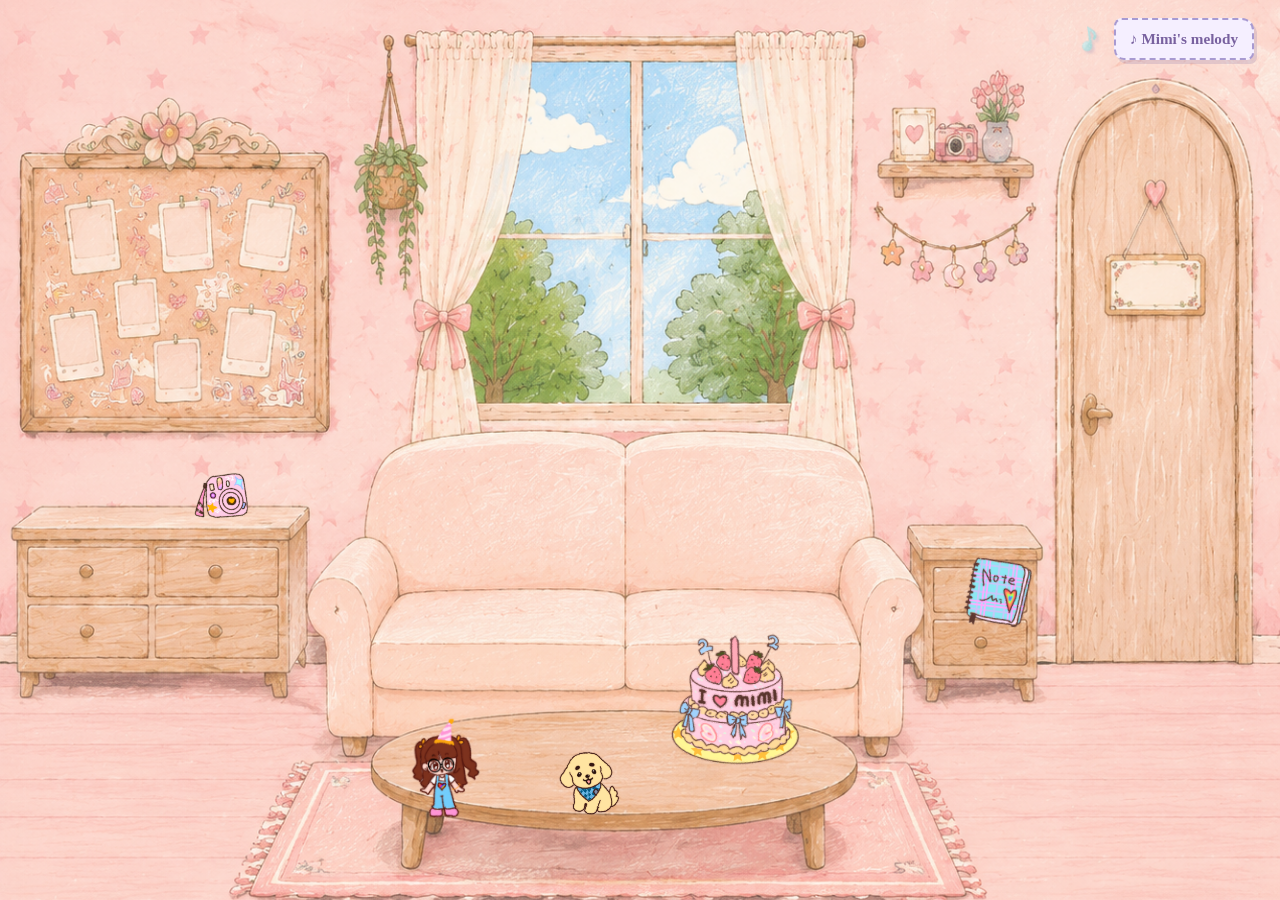
==== commit b8ab657c: "first birthday version 🎂" ====
--- a/room.html
+++ b/room.html
@@ -10,6 +10,8 @@
       :root {
         --flame-top: 1%;
         --flame-left: 46%;
+        --bubble-opacity: 0.75;
+        --bubble-speed: 0.87;
       }
 
       .room-screen {
@@ -31,6 +33,145 @@
 
       .room-screen:not(.is-editing) .camera:hover { transform: rotate(-6deg) scale(1.07); }
       .room-screen:not(.is-editing) .notebook:hover { transform: rotate(7deg) scale(1.07); }
+
+      .birthday-bubble {
+        position: absolute;
+        z-index: 1;
+        width: var(--bubble-size);
+        aspect-ratio: 1;
+        bottom: -12%;
+        cursor: pointer;
+        opacity: var(--bubble-opacity);
+        pointer-events: none;
+        background: radial-gradient(circle at 32% 24%, rgb(255 255 255 / 92%) 0 7%, rgb(255 255 255 / 32%) 8% 18%, transparent 19%), var(--bubble-color);
+        border: 2px solid rgb(255 255 255 / 68%);
+        border-radius: 50% 48% 52% 49%;
+        box-shadow: inset -5px -7px 10px rgb(255 255 255 / 28%), inset 4px 5px 8px rgb(255 255 255 / 14%), 2px 4px 0 rgb(165 84 122 / 16%);
+        will-change: transform, opacity;
+        animation: bubble-rise var(--bubble-duration) linear var(--bubble-delay) forwards;
+      }
+
+      .birthday-bubble::after {
+        content: none;
+      }
+
+      .room-screen.is-editing .birthday-bubble {
+        pointer-events: none;
+        opacity: 0.3;
+      }
+
+      .birthday-bubble.is-popped {
+        pointer-events: none;
+        animation: none;
+      }
+
+      .bubble-confetti {
+        position: absolute;
+        top: 50%;
+        left: 50%;
+        z-index: 9;
+        width: 0.4rem;
+        height: 0.58rem;
+        background: var(--paper-color);
+        border-radius: 2px 4px 2px 5px;
+        box-shadow: 1px 1px 0 rgb(125 67 90 / 13%);
+        pointer-events: none;
+        animation: bubble-confetti var(--particle-duration) cubic-bezier(.18, .78, .35, 1) forwards;
+      }
+
+      .bubble-confetti--ribbon {
+        width: 0.22rem;
+        height: 1.08rem;
+        border-radius: 999px 999px 4px 4px;
+      }
+
+      @keyframes bubble-rise {
+        0% { opacity: 0; transform: translate(0, 0) scale(0.78) rotate(-4deg); }
+        8% { opacity: var(--bubble-opacity); }
+        48% { opacity: var(--bubble-opacity); transform: translate(var(--bubble-drift-mid), -54svh) scale(var(--bubble-mid-scale)) rotate(4deg); }
+        88% { opacity: var(--bubble-opacity); }
+        100% { opacity: 0; transform: translate(var(--bubble-drift-end), -119svh) scale(0.94) rotate(-5deg); }
+      }
+
+      @keyframes bubble-pop {
+        from { opacity: 1; transform: scale(1); }
+        40% { opacity: 0.9; transform: scale(1.18); }
+        to { opacity: 0; transform: scale(0.12); }
+      }
+
+      @keyframes bubble-confetti {
+        0% { opacity: 0; transform: translate(-50%, -50%) scale(0.35) rotate(0); }
+        12% { opacity: 1; transform: translate(calc(-50% + var(--burst-x-near)), calc(-50% + var(--burst-y-near))) scale(1) rotate(35deg); }
+        58% { opacity: 1; transform: translate(calc(-50% + var(--burst-x-mid)), calc(-50% + var(--burst-y-mid))) scale(1.05) rotate(var(--particle-spin-mid)); }
+        100% { opacity: 0; transform: translate(calc(-50% + var(--burst-x)), calc(-50% + var(--burst-y-end))) scale(0.72) rotate(var(--particle-spin)); }
+      }
+
+      .mimi.is-celebrating,
+      .dog.is-celebrating { animation: character-bounce 620ms cubic-bezier(.18, .9, .25, 1.22); }
+
+      .character-feedback {
+        position: fixed;
+        z-index: 26;
+        min-width: 5.6rem;
+        padding: 0.45rem 0.65rem;
+        color: #a34d76;
+        text-align: center;
+        pointer-events: none;
+        background: #fff6fa;
+        border: 2px dashed #e39ab7;
+        border-radius: 10px 13px 9px 12px;
+        box-shadow: 2px 3px 0 rgb(181 79 123 / 18%);
+        animation: character-feedback-float 1.8s cubic-bezier(.2, .75, .25, 1) forwards;
+      }
+
+      .character-feedback-main {
+        display: block;
+        font: 800 1rem/1 "Marker Felt", "Bradley Hand", "Comic Sans MS", cursive;
+      }
+
+      .character-feedback-sub {
+        display: block;
+        margin-top: 0.22rem;
+        color: #b57890;
+        font: 700 0.68rem/1.2 "Marker Felt", "Bradley Hand", "Comic Sans MS", cursive;
+      }
+
+      .feedback-particle {
+        position: absolute;
+        top: 50%;
+        left: 50%;
+        color: var(--particle-color, #f3b85e);
+        font-size: 0.9rem;
+        line-height: 1;
+        opacity: 0;
+        animation: feedback-particle 1.25s ease-out var(--particle-delay, 120ms) forwards;
+      }
+
+      .feedback-particle--one { --particle-x: -2.3rem; --particle-y: -1.4rem; --particle-x-near: -1rem; --particle-y-near: -0.6rem; --particle-color: #f1ba5e; }
+      .feedback-particle--two { --particle-x: 2.1rem; --particle-y: -1.8rem; --particle-x-near: 0.9rem; --particle-y-near: -0.8rem; --particle-color: #ef8fae; }
+      .feedback-particle--three { --particle-x: -1.8rem; --particle-y: 1rem; --particle-x-near: -0.8rem; --particle-y-near: 0.45rem; --particle-color: #ef8fae; --particle-delay: 180ms; }
+      .feedback-particle--four { --particle-x: 2.2rem; --particle-y: 0.8rem; --particle-x-near: 1rem; --particle-y-near: 0.35rem; --particle-color: #f1ba5e; --particle-delay: 220ms; }
+
+      @keyframes character-bounce {
+        0%, 100% { transform: translateY(0) scale(1); }
+        35% { transform: translateY(-7px) scale(1.1, 0.94); }
+        58% { transform: translateY(1px) scale(0.96, 1.05); }
+        78% { transform: translateY(-2px) scale(1.03, 0.98); }
+      }
+
+      @keyframes character-feedback-float {
+        0% { opacity: 0; transform: translate(-50%, 9px) scale(0.55) rotate(-3deg); }
+        20% { opacity: 1; transform: translate(-50%, 0) scale(1.06) rotate(1deg); }
+        38% { opacity: 1; transform: translate(-50%, -2px) scale(1) rotate(-1deg); }
+        64% { opacity: 1; transform: translate(-50%, -1.8rem) scale(1) rotate(1deg); }
+        100% { opacity: 0; transform: translate(-50%, -4.8rem) scale(0.94) rotate(2deg); }
+      }
+
+      @keyframes feedback-particle {
+        0% { opacity: 0; transform: translate(-50%, -50%) scale(0.3) rotate(0); }
+        22% { opacity: 1; transform: translate(calc(-50% + var(--particle-x-near)), calc(-50% + var(--particle-y-near))) scale(1) rotate(25deg); }
+        100% { opacity: 0; transform: translate(calc(-50% + var(--particle-x)), calc(-50% + var(--particle-y))) scale(0.75) rotate(80deg); }
+      }
 
       .hover-tooltip {
         position: fixed;
@@ -92,7 +233,7 @@
         display: grid;
         place-items: center;
         padding: 1rem;
-        overflow: hidden;
+        overflow: visible;
         background: rgb(105 47 76 / 42%);
         opacity: 0;
         visibility: hidden;
@@ -266,8 +407,9 @@
 
       .notebook-page {
         position: relative;
-        width: min(82vw, 42rem);
-        height: min(82svh, 42rem);
+        --note-paper-width: min(100%, 56.2svh, 31.85rem);
+        width: min(75vw, 68rem);
+        height: min(85svh, 48rem);
         padding: clamp(2.5rem, 7vw, 4.5rem) clamp(1.4rem, 6vw, 4rem) 1.5rem;
         text-align: center;
         background: url("assets/backgrounds/melody-paper.png") center / contain no-repeat;
@@ -275,24 +417,37 @@
         transition: transform 300ms cubic-bezier(.2, .85, .25, 1.12);
       }
 
+      .note-board { position: relative; }
+
       .notebook-overlay.is-open .notebook-page { transform: scale(1) rotate(-1deg); }
 
       .notebook-title {
+        position: absolute;
+        top: 10%;
+        left: 50%;
+        width: var(--note-paper-width);
         margin: 0;
         color: #c66f9c;
         font: 800 clamp(1.35rem, 3.5vw, 2.15rem)/1.1 "Marker Felt", "Bradley Hand", "Comic Sans MS", cursive;
+        transform: translateX(-50%);
       }
 
       .notebook-subtitle {
-        margin: 0.35rem 0 1rem;
+        position: absolute;
+        top: 18%;
+        left: 50%;
+        width: var(--note-paper-width);
+        margin: 0;
         color: #aa7892;
         font: italic 0.95rem/1.4 Georgia, serif;
+        transform: translateX(-50%);
       }
 
       .notebook-close {
-        position: absolute;
-        top: 1.2rem;
-        right: 1rem;
+        position: fixed;
+        top: 1.25rem;
+        right: 1.5rem;
+        z-index: 9999;
         width: 2.2rem;
         height: 2.2rem;
         color: #bc668e;
@@ -305,10 +460,14 @@
       }
 
       .message-form {
+        position: absolute;
+        top: 25%;
+        left: 50%;
         display: grid;
         gap: 0.55rem;
-        width: min(100%, 28rem);
-        margin: 0 auto;
+        width: min(var(--note-paper-width), 28rem);
+        margin: 0;
+        transform: translateX(-50%);
       }
 
       .message-form input,
@@ -340,10 +499,14 @@
       }
 
       .message-cards {
-        position: relative;
+        position: absolute;
+        top: 49%;
+        left: 50%;
+        width: var(--note-paper-width);
         height: clamp(10rem, 30vh, 15rem);
-        margin-top: 0.6rem;
+        margin: 0;
         overflow: hidden;
+        transform: translateX(-50%);
       }
 
       .message-card {
@@ -409,13 +572,17 @@
       }
 
       .message-pagination {
+        position: absolute;
+        bottom: 7%;
+        left: 50%;
         display: flex;
         align-items: center;
         justify-content: center;
         gap: 0.65rem;
-        margin-top: 0.25rem;
+        margin: 0;
         color: #bd668d;
         font: 700 0.7rem "Marker Felt", "Bradley Hand", "Comic Sans MS", cursive;
+        transform: translateX(-50%);
       }
 
       .message-pagination button {
@@ -547,6 +714,11 @@
 
       @media (max-width: 650px) {
         .memory-box { height: min(92svh, calc(100svh - 2rem), 48rem); padding: 1rem; }
+        .notebook-page {
+          --note-paper-width: min(100%, 58.4svh, 31.85rem);
+          width: min(92vw, 68rem);
+          height: min(88svh, 48rem);
+        }
         .memory-title { padding-inline: 2rem; }
         .memory-subtitle { margin-bottom: 0.6rem; }
       }
@@ -605,6 +777,57 @@
         border-radius: 8px 11px 7px 10px;
         box-shadow: 2px 3px 0 rgb(163 74 112 / 22%);
         cursor: pointer;
+      }
+
+      .music-corner {
+        position: fixed;
+        top: 2%;
+        right: 2%;
+        z-index: 11;
+        display: flex;
+        align-items: center;
+        gap: 0.35rem;
+      }
+
+      .music-sticker {
+        width: 2.35rem;
+        height: 2.35rem;
+        object-fit: contain;
+        transform: rotate(-9deg);
+        filter: drop-shadow(2px 3px 1px rgb(98 106 169 / 18%));
+        pointer-events: none;
+      }
+
+      .music-button {
+        padding: 0.64rem 0.9rem;
+        color: #78619f;
+        font: 700 0.95rem "Marker Felt", "Bradley Hand", "Comic Sans MS", cursive;
+        cursor: pointer;
+        background: #f5efff;
+        border: 2px dashed #a89ad1;
+        border-radius: 8px 12px 7px 10px;
+        box-shadow: 3px 4px 0 rgb(112 97 162 / 18%);
+        transition: transform 160ms ease, box-shadow 160ms ease;
+      }
+
+      .music-button:hover,
+      .music-button:focus-visible { transform: rotate(-1deg) scale(1.04); }
+      .music-button:active { transform: rotate(-1deg) scale(0.96); box-shadow: 1px 2px 0 rgb(112 97 162 / 18%); }
+
+      .music-floating-note {
+        position: fixed;
+        z-index: 24;
+        color: #8f79c2;
+        font: 800 1.15rem/1 "Marker Felt", "Bradley Hand", "Comic Sans MS", cursive;
+        pointer-events: none;
+        text-shadow: 1px 1px 0 rgb(255 255 255 / 75%);
+        animation: music-note-float 2s ease-out forwards;
+      }
+
+      @keyframes music-note-float {
+        0% { opacity: 0; transform: translate(-50%, 6px) scale(0.65) rotate(-8deg); }
+        18% { opacity: 1; }
+        100% { opacity: 0; transform: translate(calc(-50% + var(--note-drift)), -3.8rem) scale(1.05) rotate(10deg); }
       }
 
       .save-layout {
@@ -679,11 +902,11 @@
   </head>
   <body>
     <main class="screen room-screen" aria-label="Mimi's birthday room">
-      <div class="room-item mimi mimi-character" data-editable data-layout-key="mimi" data-tooltip="今天是特别的日子🥳🎉" aria-label="Mimi">
+      <div class="room-item mimi mimi-character" data-editable data-layout-key="mimi" data-tooltip="今天是特别的日子🥳🎉" aria-label="Mimi" role="button" tabindex="0">
         <img class="mimi-open" src="assets/characters/mimi-open.png" alt="" draggable="false" />
         <img class="mimi-close" src="assets/characters/mimi-close.png" alt="" draggable="false" />
       </div>
-      <div class="room-item dog dog-character" data-editable data-layout-key="dog" data-tooltip="汪汪！🐶" aria-label="A small dog">
+      <div class="room-item dog dog-character" data-editable data-layout-key="dog" data-tooltip="汪汪！🐶" aria-label="A small dog" role="button" tabindex="0">
         <img class="dog-open" src="assets/objects/dog-open.png" alt="" draggable="false" />
         <img class="dog-close" src="assets/objects/dog-close.png" alt="" draggable="false" />
       </div>
@@ -691,8 +914,13 @@
       <img class="room-item notebook" id="notebook" data-editable data-layout-key="notebook" data-tooltip="谢谢你来到我的22岁💌" src="assets/objects/notebook.png" alt="Open Mimi's guestbook" draggable="false" role="button" tabindex="0" />
       <img class="room-item camera" data-editable data-layout-key="camera" data-tooltip="打开我的回忆铁盒 📷" src="assets/objects/camera.png" alt="Open Mimi's memory box" draggable="false" role="button" tabindex="0" />
     </main>
-    <button class="edit-toggle" id="edit-toggle" type="button" aria-pressed="false">Edit room</button>
-    <button class="save-layout" id="save-layout" type="button">Save layout</button>
+    <button class="edit-toggle" id="edit-toggle" type="button" aria-pressed="false" hidden>Edit room</button>
+    <button class="save-layout" id="save-layout" type="button" hidden>Save layout</button>
+    <div class="music-corner" id="music-corner">
+      <img class="music-sticker" src="assets/stickers/music-note-blue.png" alt="" />
+      <button class="music-button" id="music-button" type="button">♪ Mimi's melody</button>
+    </div>
+    <audio id="birthday-melody" src="assets/music/birthday.mp3" loop preload="auto"></audio>
     <aside class="editor-readout" id="editor-readout" hidden aria-live="polite"></aside>
     <aside class="hover-tooltip" id="hover-tooltip" role="status" aria-live="polite"></aside>
     <div class="camera-flash" id="camera-flash" aria-hidden="true"></div>
@@ -714,7 +942,7 @@
       </div>
     </section>
     <section class="notebook-overlay" id="notebook-overlay" aria-hidden="true" aria-labelledby="notebook-title">
-      <div class="notebook-page" role="dialog" aria-modal="true" aria-labelledby="notebook-title">
+      <div class="notebook-page note-board" role="dialog" aria-modal="true" aria-labelledby="notebook-title">
         <button class="notebook-close" id="notebook-close" type="button" aria-label="Close guestbook">×</button>
         <h1 class="notebook-title" id="notebook-title">谢谢你来到我的22岁 💌</h1>
         <p class="notebook-subtitle">leave a little note for me</p>
@@ -772,11 +1000,16 @@
       const messageNext = document.querySelector("#message-next");
       const messagePageLabel = document.querySelector("#message-page");
       const messageSubmit = document.querySelector("#message-submit");
+      const musicCorner = document.querySelector("#music-corner");
+      const musicButton = document.querySelector("#music-button");
+      const birthdayMelody = document.querySelector("#birthday-melody");
       const cakeItem = document.querySelector(".cake");
       const cakeOverlay = document.querySelector("#cake-overlay");
       const cakeCelebration = document.querySelector("#cake-celebration");
       const cakeClose = document.querySelector("#cake-close");
       const cakeStage = document.querySelector("#cake-stage");
+      const mimiItem = document.querySelector(".mimi-character");
+      const dogItem = document.querySelector(".dog-character");
       const memoryWall = document.querySelector(".memory-wall");
       const memoryPhotos = [...document.querySelectorAll(".memory-photo")];
       const memoryStickers = document.querySelector("#memory-stickers");
@@ -789,6 +1022,46 @@
       let messages = [];
       let messagePage = 0;
       let editingMessageIndex = null;
+      let musicNoteTimer = null;
+      let musicPausedByUser = false;
+      let shouldStartMusic = false;
+
+      let setRoomCursorType = () => {};
+      if (window.matchMedia("(pointer: fine)").matches) {
+        const cursor = document.createElement("span");
+        const cursorShape = document.createElement("span");
+        cursor.className = "custom-cursor custom-cursor--sparkle";
+        cursorShape.className = "custom-cursor__shape";
+        cursor.append(cursorShape);
+        document.body.append(cursor);
+        document.body.classList.add("has-custom-cursor");
+
+        setRoomCursorType = (type) => {
+          cursor.classList.toggle("custom-cursor--sparkle", type === "sparkle");
+          cursor.classList.toggle("custom-cursor--heart", type === "heart");
+          cursorShape.textContent = type === "heart" ? "♥" : "";
+        };
+
+        document.addEventListener("pointermove", (event) => {
+          cursor.style.transform = `translate3d(${event.clientX}px, ${event.clientY}px, 0) translate(-50%, -50%)`;
+          cursor.classList.add("is-ready");
+        });
+        document.addEventListener("pointerdown", () => {
+          cursor.classList.remove("is-clicking");
+          void cursor.offsetWidth;
+          cursor.classList.add("is-clicking");
+        });
+        cursorShape.addEventListener("animationend", (event) => {
+          if (event.animationName === "cursor-pop") cursor.classList.remove("is-clicking");
+        });
+      }
+
+      try {
+        shouldStartMusic = sessionStorage.getItem("mimi-22-play-melody") === "1";
+        sessionStorage.removeItem("mimi-22-play-melody");
+      } catch {
+        shouldStartMusic = false;
+      }
 
       const clamp = (value, minimum, maximum) => Math.min(Math.max(value, minimum), maximum);
       const usesLayoutMetrics = (item) => item.classList.contains("camera") || item.classList.contains("notebook");
@@ -808,6 +1081,17 @@
         }
         return shuffledItems;
       };
+      const bubbleLanes = [3, 12, 21, 30, 39, 48, 57, 66, 75, 84, 93];
+      const bubbleColors = [
+        "rgb(255 142 187 / 82%)",
+        "rgb(126 194 250 / 82%)",
+        "rgb(255 213 92 / 84%)",
+        "rgb(181 146 238 / 82%)",
+        "rgb(126 211 153 / 82%)",
+      ];
+      const paperColors = ["#ff9ebd", "#a8d7ff", "#ffe082", "#c9b3ed", "#a9ddbc"];
+      const bubbleSpeed = Number.parseFloat(getComputedStyle(document.documentElement).getPropertyValue("--bubble-speed")) || 0.85;
+      const targetBubbleCount = Math.floor(randomBetween(8, 13));
       const photoZones = [
         { left: 3, top: 5, width: 27, height: 41 },
         { left: 35, top: 3, width: 28, height: 43 },
@@ -822,6 +1106,89 @@
         ["assets/stickers/bow-blue.PNG", 2],
         ["assets/stickers/clover-green.PNG", 2],
       ];
+
+      function popBirthdayBubble(bubble) {
+        if (editing || bubble.classList.contains("is-popped")) return;
+        const bubbleRect = bubble.getBoundingClientRect();
+        const stageRect = roomStage.getBoundingClientRect();
+        const currentTransform = getComputedStyle(bubble).transform;
+        const popTransform = currentTransform === "none" ? "" : currentTransform;
+        bubble.style.animation = "none";
+        bubble.style.transform = currentTransform;
+        bubble.classList.add("is-popped");
+        bubble.animate([
+          { opacity: 1, transform: popTransform },
+          { opacity: 0.9, transform: `${popTransform} scale(1.18)` },
+          { opacity: 0, transform: `${popTransform} scale(0.12)` },
+        ], {
+          duration: 260,
+          easing: "cubic-bezier(.2, .75, .3, 1)",
+          fill: "forwards",
+        });
+        for (let index = 0; index < 16; index += 1) {
+          const particle = document.createElement("span");
+          const angle = (Math.PI * 2 * index) / 12 + randomBetween(-0.16, 0.16);
+          const distance = randomBetween(2.2, 4.4);
+          const burstX = Math.cos(angle) * distance;
+          const burstY = Math.sin(angle) * distance;
+          particle.className = "bubble-confetti";
+          if (index % 3 === 0) particle.classList.add("bubble-confetti--ribbon");
+          particle.style.setProperty("--paper-color", paperColors[Math.floor(Math.random() * paperColors.length)]);
+          particle.style.setProperty("--burst-x-near", `${burstX * 0.25}rem`);
+          particle.style.setProperty("--burst-y-near", `${burstY * 0.25}rem`);
+          particle.style.setProperty("--burst-x-mid", `${burstX * 0.78}rem`);
+          particle.style.setProperty("--burst-y-mid", `${burstY * 0.78}rem`);
+          particle.style.setProperty("--burst-x", `${burstX}rem`);
+          particle.style.setProperty("--burst-y-end", `${burstY + randomBetween(1.8, 3.2)}rem`);
+          particle.style.setProperty("--particle-spin-mid", `${randomBetween(100, 280)}deg`);
+          particle.style.setProperty("--particle-spin", `${randomBetween(320, 720)}deg`);
+          particle.style.setProperty("--particle-duration", `${randomBetween(850, 1150)}ms`);
+          particle.style.left = `${bubbleRect.left - stageRect.left + bubbleRect.width / 2}px`;
+          particle.style.top = `${bubbleRect.top - stageRect.top + bubbleRect.height / 2}px`;
+          particle.addEventListener("animationend", () => particle.remove());
+          roomStage.append(particle);
+        }
+        window.setTimeout(() => {
+          bubble.remove();
+        }, 1050);
+      }
+
+      function createBirthdayBubble() {
+        const bubble = document.createElement("div");
+        bubble.className = "birthday-bubble";
+        bubble.style.left = `${bubbleLanes[Math.floor(Math.random() * bubbleLanes.length)] + randomBetween(-2, 2)}%`;
+        bubble.style.setProperty("--bubble-size", `${randomBetween(3.6, 7.2)}%`);
+        bubble.style.setProperty("--bubble-color", bubbleColors[Math.floor(Math.random() * bubbleColors.length)]);
+        bubble.style.setProperty("--bubble-drift-mid", `${randomBetween(-2.5, 2.5)}rem`);
+        bubble.style.setProperty("--bubble-drift-end", `${randomBetween(-4, 4)}rem`);
+        bubble.style.setProperty("--bubble-mid-scale", randomBetween(0.92, 1.08));
+        bubble.style.setProperty("--bubble-duration", `${randomBetween(13, 20) / bubbleSpeed}s`);
+        bubble.style.setProperty("--bubble-delay", "0s");
+        bubble.addEventListener("animationend", (event) => {
+          if (event.target !== bubble || event.animationName !== "bubble-rise") return;
+          bubble.remove();
+        });
+        roomStage.append(bubble);
+      }
+
+      function startBirthdayBubbles() {
+        createBirthdayBubble();
+        window.setInterval(() => {
+          if (roomStage.querySelectorAll(".birthday-bubble").length < targetBubbleCount) createBirthdayBubble();
+        }, 900);
+      }
+
+      roomStage.addEventListener("click", (event) => {
+        if (editing || event.target !== roomStage) return;
+        const bubble = [...roomStage.querySelectorAll(".birthday-bubble")]
+          .reverse()
+          .find((candidate) => {
+            const rect = candidate.getBoundingClientRect();
+            return event.clientX >= rect.left && event.clientX <= rect.right
+              && event.clientY >= rect.top && event.clientY <= rect.bottom;
+          });
+        if (bubble) popBirthdayBubble(bubble);
+      });
       const stickerAnchors = [
         { left: 1, top: 2 }, { left: 31, top: 2 }, { left: 65, top: 2 }, { left: 95, top: 3 },
         { left: 1, top: 48 }, { left: 33, top: 48 }, { left: 65, top: 48 }, { left: 95, top: 48 },
@@ -894,6 +1261,7 @@
       }
 
       createMemoryStickers();
+      startBirthdayBubbles();
 
       function showMemoryPhotoNote(photo) {
         const wallRect = memoryWall.getBoundingClientRect();
@@ -939,6 +1307,52 @@
 
       scheduleDogBlink();
 
+      function spawnMusicNote() {
+        const cornerRect = musicCorner.getBoundingClientRect();
+        const note = document.createElement("span");
+        note.className = "music-floating-note";
+        note.textContent = Math.random() > 0.5 ? "♪" : "♫";
+        note.style.left = `${cornerRect.left + cornerRect.width * randomBetween(0.2, 0.8)}px`;
+        note.style.top = `${cornerRect.top + cornerRect.height * 0.35}px`;
+        note.style.setProperty("--note-drift", `${randomBetween(-1.2, 1.2)}rem`);
+        note.addEventListener("animationend", () => note.remove());
+        document.body.append(note);
+      }
+
+      function updateMusicState(state) {
+        musicButton.textContent = state === "playing" ? "♪ playing..." : state === "paused" ? "♪ paused" : "♪ Mimi's melody";
+      }
+
+      birthdayMelody.addEventListener("play", () => {
+        musicPausedByUser = false;
+        updateMusicState("playing");
+        if (musicNoteTimer) window.clearInterval(musicNoteTimer);
+        spawnMusicNote();
+        musicNoteTimer = window.setInterval(spawnMusicNote, 1300);
+      });
+
+      birthdayMelody.addEventListener("pause", () => {
+        if (musicNoteTimer) window.clearInterval(musicNoteTimer);
+        musicNoteTimer = null;
+        updateMusicState(musicPausedByUser ? "paused" : "default");
+      });
+
+      birthdayMelody.addEventListener("error", () => updateMusicState("default"));
+
+      window.addEventListener("load", () => {
+        if (shouldStartMusic) birthdayMelody.play().catch(() => updateMusicState("default"));
+      });
+
+      musicButton.addEventListener("click", () => {
+        if (birthdayMelody.paused) {
+          musicPausedByUser = false;
+          birthdayMelody.play().catch(() => updateMusicState("default"));
+        } else {
+          musicPausedByUser = true;
+          birthdayMelody.pause();
+        }
+      });
+
       function showHoverTooltip(item) {
         if (editing) return;
         const itemRect = item.getBoundingClientRect();
@@ -977,6 +1391,7 @@
       function openNotebook() {
         if (editing) return;
         hideHoverTooltip();
+        setRoomCursorType("heart");
         notebookOverlay.hidden = false;
         notebookOverlay.setAttribute("aria-hidden", "false");
         requestAnimationFrame(() => notebookOverlay.classList.add("is-open"));
@@ -984,6 +1399,7 @@
       }
 
       function closeNotebook() {
+        setRoomCursorType("sparkle");
         notebookOverlay.classList.remove("is-open");
         notebookOverlay.setAttribute("aria-hidden", "true");
         window.setTimeout(() => { notebookOverlay.hidden = true; }, 240);
@@ -1012,6 +1428,23 @@
         if (cakeStage.classList.contains("is-blown")) return;
         cakeStage.classList.add("is-blown");
         window.setTimeout(() => cakeCelebration.classList.add("is-finished"), 700);
+      }
+
+      function celebrateCharacter(item, headline, subtext) {
+        if (editing) return;
+        item.classList.remove("is-celebrating");
+        void item.offsetWidth;
+        item.classList.add("is-celebrating");
+        const itemRect = item.getBoundingClientRect();
+        const feedback = document.createElement("div");
+        feedback.className = "character-feedback";
+        feedback.style.left = `${itemRect.left + itemRect.width / 2}px`;
+        feedback.style.top = `${itemRect.top}px`;
+        feedback.innerHTML = `<span class="character-feedback-main"></span><span class="character-feedback-sub"></span><span class="feedback-particle feedback-particle--one">✦</span><span class="feedback-particle feedback-particle--two">♥</span><span class="feedback-particle feedback-particle--three">♥</span><span class="feedback-particle feedback-particle--four">✦</span>`;
+        feedback.querySelector(".character-feedback-main").textContent = headline;
+        feedback.querySelector(".character-feedback-sub").textContent = subtext;
+        feedback.addEventListener("animationend", () => feedback.remove());
+        document.body.append(feedback);
       }
 
       function saveMessages() {
@@ -1256,6 +1689,17 @@
           blowCakeCandle();
         }
       });
+      mimiItem.addEventListener("click", () => celebrateCharacter(mimiItem, "🎉 +1", "Happy birthday ✨"));
+      dogItem.addEventListener("click", () => celebrateCharacter(dogItem, "🐾 +1", "汪！过生日 🐶"));
+      [mimiItem, dogItem].forEach((item) => {
+        item.addEventListener("keydown", (event) => {
+          if (event.key === "Enter" || event.key === " ") {
+            event.preventDefault();
+            if (item === mimiItem) celebrateCharacter(mimiItem, "🎉 +1", "Happy birthday ✨");
+            if (item === dogItem) celebrateCharacter(dogItem, "🐾 +1", "汪！过生日 🐶");
+          }
+        });
+      });
       messageForm.addEventListener("submit", (event) => {
         event.preventDefault();
         const name = messageName.value.trim();
--- a/style.css
+++ b/style.css
@@ -4,9 +4,118 @@
   font-family: "Trebuchet MS", "Avenir Next", sans-serif;
 }
 
+@font-face {
+  font-family: "Mimi Bubble";
+  src: url("assets/fonts/bubble.ttf") format("truetype");
+  font-display: swap;
+}
+
+@font-face {
+  font-family: "Mimi Bubble Italic";
+  src: url("assets/fonts/bubble-Italic.ttf") format("truetype");
+  font-display: swap;
+}
+
 * { box-sizing: border-box; }
 
 body { margin: 0; min-width: 320px; }
+
+@media (pointer: fine) {
+  body.has-custom-cursor,
+  body.has-custom-cursor * { cursor: none !important; }
+}
+
+.custom-cursor {
+  position: fixed;
+  top: 0;
+  left: 0;
+  z-index: 10050;
+  width: 2rem;
+  height: 2rem;
+  pointer-events: none;
+  opacity: 0;
+  transition: opacity 140ms ease;
+  will-change: transform;
+}
+
+.custom-cursor.is-ready { opacity: 1; }
+
+.custom-cursor__shape {
+  display: grid;
+  width: 100%;
+  height: 100%;
+  place-items: center;
+  animation: cursor-bob 1.7s ease-in-out infinite;
+}
+
+.custom-cursor--bubble .custom-cursor__shape {
+  border: 1px solid rgb(255 255 255 / 76%);
+  border-radius: 50% 48% 52% 49%;
+  background: radial-gradient(circle at 32% 24%, rgb(255 255 255 / 92%) 0 8%, rgb(255 255 255 / 32%) 9% 20%, transparent 21%), radial-gradient(circle at 65% 70%, rgb(255 255 255 / 14%), transparent 58%), rgb(244 157 194 / 38%);
+  box-shadow: inset -4px -5px 8px rgb(255 255 255 / 18%), 1px 3px 8px rgb(173 85 129 / 20%);
+}
+
+.custom-cursor--heart .custom-cursor__shape {
+  font: 1.55rem/1 "Marker Felt", "Bradley Hand", "Comic Sans MS", cursive;
+  text-shadow: 1px 2px 0 rgb(255 255 255 / 68%);
+}
+
+.custom-cursor--heart .custom-cursor__shape { color: #e983ad; }
+
+.custom-cursor--sparkle .custom-cursor__shape {
+  position: relative;
+  width: 1.45rem;
+  height: 1.45rem;
+  background: linear-gradient(135deg, #fffdfd 12%, #ffc2d9 52%, #e77ca9 100%);
+  clip-path: polygon(50% 0, 63% 37%, 100% 50%, 63% 63%, 50% 100%, 37% 63%, 0 50%, 37% 37%);
+  filter: drop-shadow(0 0 4px rgb(255 210 228 / 86%)) drop-shadow(1px 2px 2px rgb(181 77 122 / 22%));
+}
+
+.custom-cursor--sparkle .custom-cursor__shape::before {
+  position: absolute;
+  top: 50%;
+  left: 50%;
+  width: .48rem;
+  height: .48rem;
+  content: "";
+  border-radius: 50%;
+  background: rgb(255 255 255 / 88%);
+  box-shadow: 0 0 5px rgb(255 255 255 / 95%);
+  transform: translate(-50%, -50%);
+}
+
+.custom-cursor--sparkle .custom-cursor__shape::after {
+  position: absolute;
+  top: 50%;
+  left: 50%;
+  width: 2.1rem;
+  height: 2.1rem;
+  content: "";
+  border: 1px solid rgb(255 220 236 / 52%);
+  border-radius: 50%;
+  opacity: .45;
+  transform: translate(-50%, -50%) scale(.58);
+}
+
+.custom-cursor.is-clicking .custom-cursor__shape { animation: cursor-pop 340ms cubic-bezier(.2, .8, .25, 1) forwards; }
+.custom-cursor--sparkle.is-clicking .custom-cursor__shape { animation: cursor-sparkle-click 340ms cubic-bezier(.2, .8, .25, 1) forwards; }
+
+@keyframes cursor-bob {
+  0%, 100% { transform: translateY(0) rotate(-3deg); }
+  50% { transform: translateY(-3px) rotate(3deg); }
+}
+
+@keyframes cursor-pop {
+  0% { opacity: 1; transform: scale(1); }
+  45% { opacity: .88; transform: scale(1.35); }
+  100% { opacity: 0; transform: scale(.35); }
+}
+
+@keyframes cursor-sparkle-click {
+  0%, 100% { opacity: 1; transform: translateY(0) scale(1) rotate(0); }
+  45% { opacity: 1; filter: drop-shadow(0 0 11px rgb(255 242 249 / 100%)) drop-shadow(0 0 16px rgb(239 136 181 / 72%)); transform: translateY(-2px) scale(1.32) rotate(10deg); }
+  72% { transform: translateY(1px) scale(.9) rotate(-5deg); }
+}
 
 .screen {
   position: relative;
@@ -31,88 +140,169 @@
 .title-area {
   position: relative;
   z-index: 1;
-  max-width: min(80vw, 720px);
+  max-width: min(80vw, 680px);
   text-align: center;
-  opacity: 0;
-  transform: scale(0.76) rotate(-4deg);
-  animation: title-stick 0.95s cubic-bezier(.18, .9, .22, 1.24) 0.75s forwards;
-}
-
-.collage-line {
+  opacity: 1;
+}
+
+.title-line {
   display: flex;
-  flex-wrap: wrap;
   justify-content: center;
   align-items: center;
-  gap: 0.07em;
-  margin: 0;
-  color: #a93d6e;
-  font-family: "Marker Felt", "Bradley Hand", "Comic Sans MS", cursive;
-  font-size: clamp(2.35rem, 7.3vw, 6rem);
-  font-weight: 800;
-  line-height: 0.98;
-  text-shadow: 1px 2px 0 rgb(255 255 255 / 75%);
-}
-
-.collage-line--small {
-  margin-bottom: 0.22em;
-  font-size: clamp(1.7rem, 4.6vw, 3.7rem);
-}
-
-.collage-line--chapter {
-  flex-wrap: nowrap;
-  font-size: clamp(2rem, 6.5vw, 5.2rem);
-}
-
-.collage-line span,
-.collage-line b,
-.collage-line em,
-.collage-line i {
+  gap: 0.15em;
+  margin: 0 0 0.08em;
+  font-family: "Mimi Bubble", "Trebuchet MS", sans-serif;
+  line-height: .92;
+  text-shadow: 0 3px 10px rgb(174 77 121 / 15%);
+  opacity: 0;
+  animation: line-stick 0.45s cubic-bezier(.18, .9, .22, 1.18) var(--line-delay) forwards;
+}
+
+.title-line--welcome {
+  justify-content: center;
+  font-family: "Mimi Bubble Italic", "Trebuchet MS", sans-serif;
+  font-size: clamp(1.6rem, 4vw, 3rem);
+  --line-delay: .46s;
+  --line-tilt: -1deg;
+}
+
+.title-line--mimi {
+  justify-content: center;
+  font-size: clamp(5rem, 13.5vw, 10rem);
+  font-weight: 400;
+  --line-delay: 1.26s;
+  --line-tilt: 1deg;
+  margin-bottom: -0.02em;
+}
+
+.title-line--chapter {
+  justify-content: center;
+  font-size: clamp(2.7rem, 7.3vw, 5.6rem);
+  font-weight: 400;
+  --line-delay: 2.06s;
+  --line-tilt: -1.5deg;
+}
+
+.title-word {
   display: inline-block;
-  padding: 0.04em 0.1em 0.09em;
-  font: inherit;
-  font-style: normal;
+  padding: 0;
   line-height: 1;
-  background: #fff7bd;
-  border: 2px solid rgb(154 57 104 / 65%);
-  border-radius: 3px 8px 4px 7px;
-  box-shadow: 2px 3px 0 rgb(142 61 101 / 21%);
-  transform: rotate(-3deg);
-}
-
-.collage-line span:nth-child(3n + 2) { background: #b6e5db; color: #31776d; transform: rotate(3deg); }
-.collage-line span:nth-child(4n) { background: #ffc2d7; color: #a13967; transform: rotate(-5deg); }
-.collage-line span:nth-child(5n) { background: #cab9e9; color: #594083; transform: rotate(4deg); }
-.collage-line b { margin-left: -0.09em; background: #ffb8cf; color: #9d2e63; transform: rotate(4deg); }
-.collage-line em { margin: 0 0.1em; padding-inline: 0.14em; background: #f3a4bd; color: #fffdf5; transform: rotate(-5deg); }
-.collage-line i { margin-left: 0.18em; background: #fff; color: #e36e98; transform: rotate(5deg); }
+}
+
+.title-letter {
+  display: inline-block;
+  opacity: 0;
+  transform: translateY(0.2em) scale(0.55) rotate(-8deg);
+  animation: letter-stick 0.38s cubic-bezier(.18, .9, .22, 1.25) var(--letter-delay) forwards;
+}
+
+.title-word--welcome, .title-word--to { color: #b4577d; }
+.title-word--mimi {
+  color: #ffe1ee;
+  -webkit-text-stroke: clamp(1px, .16vw, 2px) #a84b75;
+  paint-order: stroke fill;
+  text-shadow: 0 3px 0 #f0a4c0, 0 8px 18px rgb(161 65 110 / 24%);
+}
+.title-word--twenty-two { color: #a07bc2; }
+.title-word--chapter { color: #b85d85; }
+
+.title-line--chapter { gap: .06em; margin-top: -0.06em; }
+.title-line--chapter .title-word { letter-spacing: -.045em; }
+.title-line--chapter .title-word--chapter { margin-left: -.01em; }
+.title-line--welcome .title-letter { animation-name: welcome-fade; }
+.title-line--mimi .title-letter { animation-name: mimi-bubble-pop; }
+.title-line--chapter .title-letter { animation-name: chapter-bubble-pop; }
+
+.cover-bubbles { position: absolute; inset: 0; z-index: 0; pointer-events: none; }
+.cover-bubble {
+  position: absolute;
+  width: var(--bubble-size);
+  aspect-ratio: 1;
+  border: 1px solid rgb(255 255 255 / 66%);
+  border-radius: 50%;
+  background: radial-gradient(circle at 32% 28%, rgb(255 255 255 / 74%) 0 7%, transparent 9%), radial-gradient(circle at 58% 65%, rgb(255 255 255 / 18%), transparent 58%), rgb(247 169 204 / 25%);
+  box-shadow: inset -8px -10px 16px rgb(186 118 178 / 9%), 0 5px 18px rgb(207 124 168 / 14%);
+  opacity: 0;
+  animation: cover-bubble-float var(--bubble-duration) ease-in-out var(--bubble-delay) infinite;
+}
+.cover-bubble--one { --bubble-size: clamp(2.5rem, 6vw, 5rem); --bubble-duration: 7s; --bubble-delay: .5s; top: 12%; left: 10%; }
+.cover-bubble--two { --bubble-size: clamp(1.7rem, 4.2vw, 3.6rem); --bubble-duration: 8.5s; --bubble-delay: .7s; top: 24%; right: 11%; }
+.cover-bubble--three { --bubble-size: clamp(2.2rem, 5vw, 4.4rem); --bubble-duration: 9s; --bubble-delay: .9s; bottom: 16%; left: 13%; }
+.cover-bubble--four { --bubble-size: clamp(1.3rem, 3vw, 2.6rem); --bubble-duration: 7.8s; --bubble-delay: .6s; bottom: 28%; right: 12%; }
+.cover-bubble--five { --bubble-size: clamp(1rem, 2.4vw, 2rem); --bubble-duration: 8.8s; --bubble-delay: .8s; top: 48%; left: 7%; }
+
+@keyframes cover-bubble-float {
+  0%, 100% { opacity: 0; transform: translateY(12px) scale(.88); }
+  18%, 82% { opacity: .72; }
+  50% { transform: translateY(-18px) translateX(7px) scale(1); }
+}
+
+@keyframes line-stick {
+  from { opacity: 0; transform: translateY(0.5em) scale(0.88) rotate(var(--line-tilt)); }
+  to { opacity: 1; transform: translateY(0) scale(1) rotate(var(--line-tilt)); }
+}
+
+@keyframes letter-stick {
+  0% { opacity: 0; transform: translateY(0.24em) scale(0.55) rotate(-8deg); }
+  72% { opacity: 1; transform: translateY(-0.04em) scale(1.1) rotate(2deg); }
+  100% { opacity: 1; transform: translateY(0) scale(1) rotate(0); }
+}
+
+@keyframes welcome-fade {
+  0% { opacity: 0; transform: translateY(.14em) scale(.94); }
+  100% { opacity: 1; transform: translateY(0) scale(1); }
+}
+
+@keyframes mimi-bubble-pop {
+  0% { opacity: 0; transform: translateY(.24em) scale(.28); }
+  58% { opacity: 1; transform: translateY(-.08em) scale(1.17); }
+  78% { transform: translateY(.035em) scale(.92); }
+  100% { opacity: 1; transform: translateY(0) scale(1); }
+}
+
+@keyframes chapter-bubble-pop {
+  0% { opacity: 0; transform: translateY(.2em) scale(.5); }
+  62% { opacity: 1; transform: translateY(-.06em) scale(1.13); }
+  100% { opacity: 1; transform: translateY(0) scale(1); }
+}
 
 .enter-button {
-  display: inline-block;
+  display: flex;
   position: relative;
   z-index: 1;
-  padding: 0.82rem 1.5rem 0.76rem;
+  align-items: center;
+  justify-content: center;
+  padding: .82rem 1.8rem;
   color: #9d3867;
   font-family: "Marker Felt", "Bradley Hand", "Comic Sans MS", cursive;
   font-size: 1.1rem;
   font-weight: 700;
   text-decoration: none;
   cursor: pointer;
-  background: linear-gradient(135deg, #ffd4e2 0 48%, #ffc0d5 48% 100%);
-  border: 2px solid #cf7094;
-  border-radius: 5px 11px 6px 10px;
-  box-shadow: 4px 5px 0 rgb(166 65 110 / 28%);
-  transform: rotate(1.5deg);
-  opacity: 0;
-  animation: title-appear 0.8s ease-out 1.5s forwards;
+  background: linear-gradient(135deg, rgb(255 235 244 / 82%), rgb(248 171 204 / 72%));
+  border: 1px solid rgb(255 255 255 / 82%);
+  border-radius: 999px;
+  box-shadow: 0 8px 18px rgb(166 65 110 / 20%), inset 0 2px 1px rgb(255 255 255 / 78%), inset 0 -2px 4px rgb(207 106 151 / 15%);
+  opacity: 0;
+  visibility: hidden;
+  transform: translateY(12px) scale(.84);
+  translate: 0 0;
   transition: transform 180ms ease, box-shadow 180ms ease;
 }
 
+.enter-button.is-visible {
+  opacity: 1;
+  visibility: visible;
+  transform: translateY(0) scale(1);
+  animation: button-appear .6s cubic-bezier(.18, .9, .22, 1.16), jelly-float 3.4s ease-in-out .68s infinite;
+}
+
 .enter-button:hover, .enter-button:focus-visible {
-  transform: rotate(1.5deg) scale(1.06);
-  box-shadow: 5px 6px 0 rgb(166 65 110 / 30%);
-}
-
-.enter-button:active { transform: rotate(1.5deg) scale(0.96); }
+  transform: translateY(-2px) scale(1.06);
+  box-shadow: 0 10px 20px rgb(166 65 110 / 26%), inset 0 2px 2px rgb(255 255 255 / 92%), inset 0 -2px 4px rgb(207 106 151 / 16%);
+}
+
+.enter-button:active { transform: translateY(1px) scale(.96); }
 
 .room-screen { background-image: url("assets/backgrounds/room.png"); }
 
@@ -133,11 +323,29 @@
 @keyframes background-appear { to { opacity: 1; } }
 @keyframes title-appear { to { opacity: 1; } }
 
+@keyframes jelly-float {
+  0%, 100% { translate: 0 0; }
+  50% { translate: 0 -5px; }
+}
+
+@keyframes button-appear {
+  0% { opacity: 0; transform: translateY(12px) scale(.84); }
+  68% { opacity: 1; transform: translateY(-2px) scale(1.05); }
+  100% { opacity: 1; transform: translateY(0) scale(1); }
+}
+
 @keyframes title-stick {
   70% { opacity: 1; transform: scale(1.06) rotate(1.5deg); }
   100% { opacity: 1; transform: scale(1) rotate(-1.5deg); }
 }
 
 @media (prefers-reduced-motion: reduce) {
-  .welcome-screen, .title-area, .enter-button { animation: none; opacity: 1; }
-}
+  .welcome-screen, .title-area, .enter-button,
+  .title-line, .title-letter, .cover-bubble {
+    animation: none;
+    opacity: 1;
+    visibility: visible;
+  }
+
+  .enter-button { transform: none; }
+}
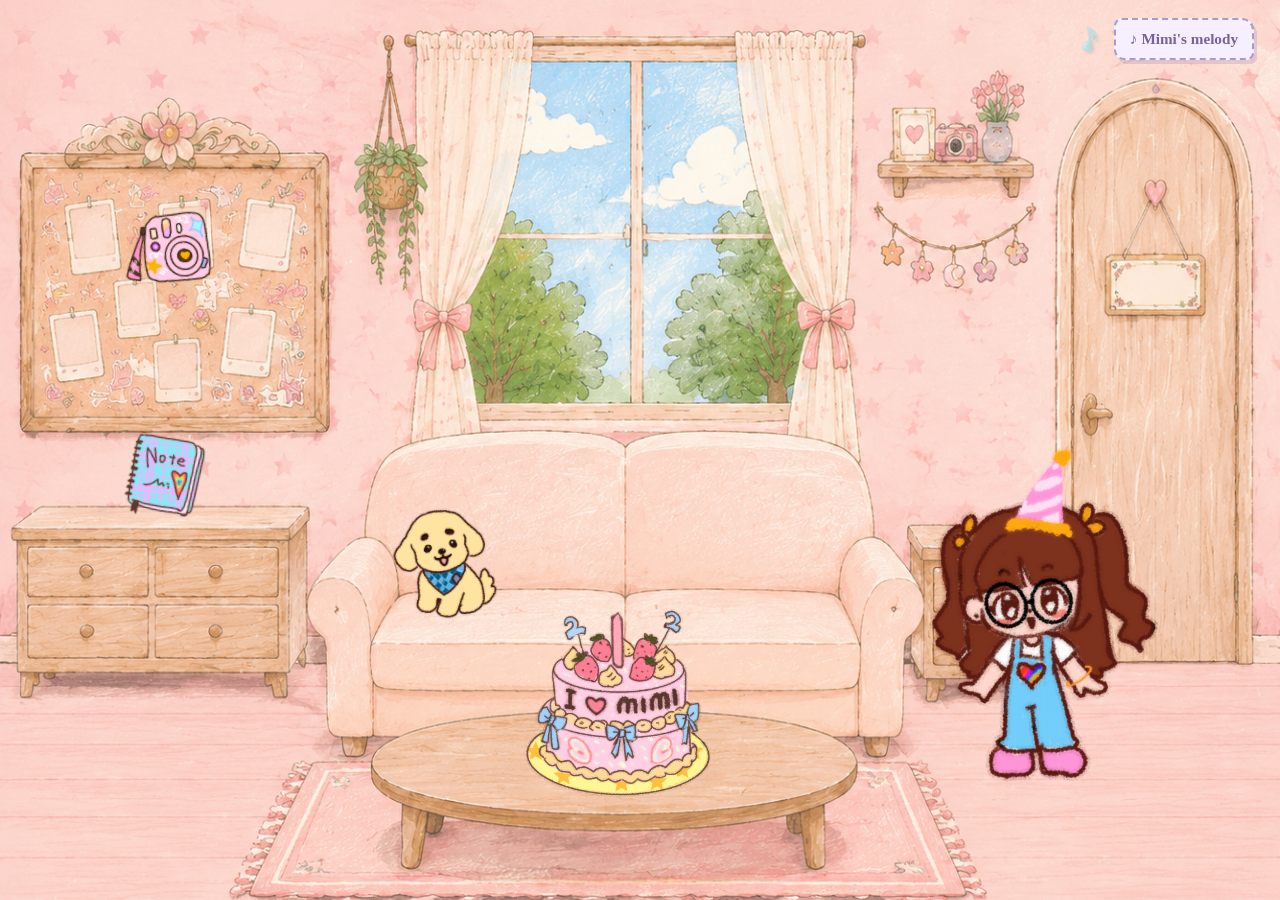
==== commit 983bbdea: "finish birthday room" ====
--- a/room.html
+++ b/room.html
@@ -768,7 +768,7 @@
         position: fixed;
         top: 2%;
         right: 2%;
-        z-index: 10;
+        z-index: 50;
         padding: 0.65em 0.9em;
         color: #8d4263;
         font: 700 0.95rem "Marker Felt", "Bradley Hand", "Comic Sans MS", cursive;
@@ -834,7 +834,7 @@
         position: fixed;
         top: 2%;
         right: 12%;
-        z-index: 10;
+        z-index: 50;
         padding: 0.65em 0.9em;
         color: #8d4263;
         font: 700 0.95rem "Marker Felt", "Bradley Hand", "Comic Sans MS", cursive;
@@ -1015,6 +1015,13 @@
       const memoryStickers = document.querySelector("#memory-stickers");
       const memoryPhotoNote = document.querySelector("#memory-photo-note");
       const layoutStorageKey = "mimi-22-room-layout";
+      const defaultRoomLayout = {
+        mimi: { left: 65.44, top: 36.89, width: 30.00, height: 60.92 },
+        dog: { left: 27.78, top: 53.55, width: 13.88, height: 20.09 },
+        cake: { left: 40.48, top: 65.98, width: 15.78, height: 25.68 },
+        notebook: { left: 9.35, top: 47.99, width: 7.12, height: 11.13 },
+        camera: { left: 9.52, top: 23.06, width: 7.95, height: 10.32 },
+      };
       const messageStorageKey = "mimi-22-notebook-messages";
       let editing = false;
       let dragState = null;
@@ -1568,6 +1575,13 @@
         isNormalized = true;
       }
 
+      function isValidLayout(layout) {
+        return roomItems.every((item) => {
+          const parameters = layout?.[item.dataset.layoutKey];
+          return parameters && [parameters.left, parameters.top, parameters.width].every(Number.isFinite);
+        });
+      }
+
       function showSavedLayout(layout) {
         const output = Object.fromEntries(Object.entries(layout).map(([name, parameters]) => [name, {
           left: `${parameters.left.toFixed(2)}%`,
@@ -1749,9 +1763,9 @@
       window.addEventListener("load", () => {
         try {
           const savedLayout = JSON.parse(localStorage.getItem(layoutStorageKey));
-          if (savedLayout) applyLayout(savedLayout);
+          applyLayout(isValidLayout(savedLayout) ? savedLayout : defaultRoomLayout);
         } catch {
-          localStorage.removeItem(layoutStorageKey);
+          applyLayout(defaultRoomLayout);
         }
         try {
           const savedMessages = JSON.parse(localStorage.getItem(messageStorageKey));
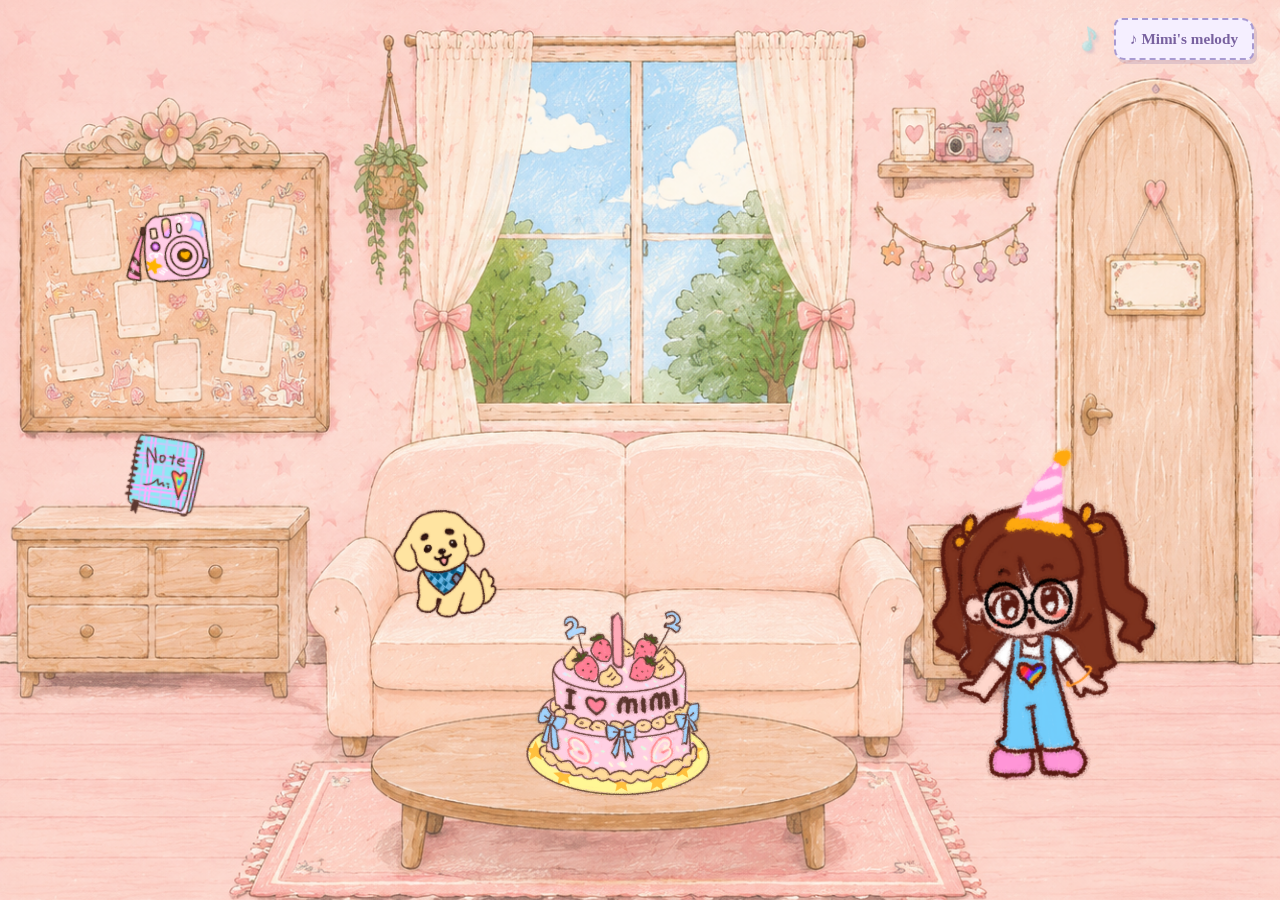
==== commit 9e324d52: "update mobile version and opening effect" ====
--- a/room.html
+++ b/room.html
@@ -16,6 +16,12 @@
 
       .room-screen {
         isolation: isolate;
+      }
+
+      /* Desktop keeps the original room stage. On mobile this becomes a separate
+         canvas that matches the full portrait background image. */
+      .room-mobile-canvas {
+        display: contents;
       }
 
       .room-item {
@@ -706,10 +712,152 @@
         filter: drop-shadow(2px 3px 2px rgb(132 61 91 / 16%));
       }
 
+      .memory-mobile-pagination {
+        display: none;
+      }
+
+      @media (max-width: 768px) {
+        .memory-overlay { z-index: 80; padding: 0.75rem; }
+
+        .memory-box {
+          width: min(92vw, 30rem);
+          height: min(90svh, calc(100svh - 1.5rem));
+          padding: 1rem 1rem 3.4rem !important;
+        }
+
+        .memory-title {
+          padding-inline: 2rem;
+          font-size: clamp(1.3rem, 6vw, 1.8rem);
+        }
+
+        .memory-subtitle { margin-bottom: 0.6rem; font-size: 0.9rem; }
+
+        .memory-wall {
+          display: grid;
+          place-items: center;
+          touch-action: pan-y;
+        }
+
+        .memory-photo {
+          top: 50% !important;
+          left: 50% !important;
+          width: auto !important;
+          height: auto;
+          max-width: min(100%, 21rem);
+          max-height: 100%;
+          margin: 0;
+          opacity: 0;
+          pointer-events: none;
+          transform: translate(-50%, -50%) scale(0.94) !important;
+          transition: opacity 220ms ease, transform 280ms cubic-bezier(.2, .82, .28, 1.08), filter 220ms ease;
+        }
+
+        .memory-photo.is-mobile-active {
+          z-index: 2;
+          opacity: 1;
+          pointer-events: auto;
+          transform: translate(-50%, -50%) scale(1) !important;
+        }
+
+        .memory-photo.is-mobile-active.is-mobile-entering-next {
+          opacity: 0;
+          transform: translate(calc(-50% + 24px), -50%) scale(0.94) !important;
+        }
+
+        .memory-photo.is-mobile-active.is-mobile-entering-previous {
+          opacity: 0;
+          transform: translate(calc(-50% - 24px), -50%) scale(0.94) !important;
+        }
+
+        .memory-photo.is-mobile-active.is-mobile-tapped {
+          filter: drop-shadow(5px 10px 9px rgb(116 50 79 / 35%));
+          transform: translate(-50%, calc(-50% - 6px)) scale(1.05) !important;
+        }
+
+        .memory-sticker { display: none; }
+
+        .memory-photo-note {
+          top: auto !important;
+          bottom: 0.65rem;
+          left: 50% !important;
+          display: block;
+          z-index: 4;
+          max-width: min(82%, 16rem);
+          opacity: 0;
+          transform: translate(-50%, 10px) scale(0.86) rotate(-1.5deg);
+          transition: opacity 180ms ease, transform 220ms cubic-bezier(.2, .82, .28, 1.08);
+        }
+
+        .memory-photo-note.is-mobile-visible {
+          opacity: 1;
+          transform: translate(-50%, 0) scale(1) rotate(-1.5deg);
+        }
+
+        .memory-mobile-pagination {
+          position: absolute;
+          right: 50%;
+          bottom: 0.8rem;
+          z-index: 5;
+          display: flex;
+          align-items: center;
+          gap: 0.7rem;
+          transform: translateX(50%);
+          color: #a94773;
+          font: 700 0.86rem/1 "Marker Felt", "Bradley Hand", "Comic Sans MS", cursive;
+        }
+
+        .memory-mobile-pagination button {
+          width: 2rem;
+          height: 1.8rem;
+          color: #a94773;
+          font: 700 1.1rem/1 sans-serif;
+          cursor: pointer;
+          background: #fff9fb;
+          border: 1px dashed #e59ab8;
+          border-radius: 9px 11px 8px 10px;
+          box-shadow: 2px 2px 0 rgb(169 71 115 / 14%);
+        }
+
+        .memory-mobile-pagination button:disabled { opacity: 0.38; cursor: default; }
+      }
+
       @keyframes camera-flash {
         0% { opacity: 0; }
         18% { opacity: 0.92; }
         100% { opacity: 0; }
+      }
+
+      @media (max-width: 768px) {
+        .room-screen {
+          background-image: url("assets/backgrounds/room-mobile.png");
+          background-size: contain;
+          background-position: center;
+          background-repeat: no-repeat;
+          background-color: #f7dce6;
+        }
+
+        .room-mobile-canvas {
+          position: absolute;
+          top: 50%;
+          left: 50%;
+          display: block;
+          width: min(100vw, calc(100svh * 941 / 1672));
+          height: min(100svh, calc(100vw * 1672 / 941));
+          transform: translate(-50%, -50%);
+          z-index: 2;
+          pointer-events: none;
+        }
+
+        .room-mobile-canvas > .room-item {
+          pointer-events: auto;
+        }
+
+        /* Bubbles sit above the room scene, while music and overlay controls stay higher. */
+        .birthday-bubble {
+          z-index: 3;
+          width: min(calc(var(--bubble-size) + var(--bubble-size)), 20vw);
+          pointer-events: auto;
+        }
       }
 
       @media (max-width: 650px) {
@@ -814,6 +962,24 @@
       .music-button:focus-visible { transform: rotate(-1deg) scale(1.04); }
       .music-button:active { transform: rotate(-1deg) scale(0.96); box-shadow: 1px 2px 0 rgb(112 97 162 / 18%); }
 
+      @media (max-width: 768px) {
+        .music-corner {
+          top: 0.75rem;
+          right: 0.75rem;
+          gap: 0.25rem;
+        }
+
+        .music-sticker {
+          width: 1.9rem;
+          height: 1.9rem;
+        }
+
+        .music-button {
+          padding: 0.55rem 0.68rem;
+          font-size: 0.78rem;
+        }
+      }
+
       .music-floating-note {
         position: fixed;
         z-index: 24;
@@ -843,6 +1009,27 @@
         border-radius: 8px 11px 7px 10px;
         box-shadow: 2px 3px 0 rgb(163 74 112 / 22%);
         cursor: pointer;
+      }
+
+      /* Mobile has its own layout editor controls and saved coordinate space. */
+      @media (max-width: 768px) {
+        .edit-toggle,
+        .save-layout {
+          right: 1rem;
+          z-index: 70;
+          font-size: 0.78rem;
+        }
+
+        .edit-toggle {
+          top: auto;
+          bottom: 1rem;
+        }
+
+        .save-layout {
+          top: auto;
+          bottom: 4rem;
+        }
+
       }
 
       .editor-readout {
@@ -862,6 +1049,17 @@
         box-shadow: 2px 3px 0 rgb(163 74 112 / 16%);
       }
 
+      @media (max-width: 768px) {
+        .editor-readout {
+          right: 1rem;
+          bottom: 7.25rem;
+          left: auto;
+          max-width: min(17rem, calc(100vw - 2rem));
+          min-width: 0;
+          font-size: 0.73rem;
+        }
+      }
+
       .room-screen.is-editing [data-editable] {
         pointer-events: auto;
         cursor: grab;
@@ -902,17 +1100,19 @@
   </head>
   <body>
     <main class="screen room-screen" aria-label="Mimi's birthday room">
-      <div class="room-item mimi mimi-character" data-editable data-layout-key="mimi" data-tooltip="今天是特别的日子🥳🎉" aria-label="Mimi" role="button" tabindex="0">
-        <img class="mimi-open" src="assets/characters/mimi-open.png" alt="" draggable="false" />
-        <img class="mimi-close" src="assets/characters/mimi-close.png" alt="" draggable="false" />
+      <div class="room-mobile-canvas">
+        <div class="room-item mimi mimi-character" data-editable data-layout-key="mimi" data-tooltip="今天是特别的日子🥳🎉" aria-label="Mimi" role="button" tabindex="0">
+          <img class="mimi-open" src="assets/characters/mimi-open.png" alt="" draggable="false" />
+          <img class="mimi-close" src="assets/characters/mimi-close.png" alt="" draggable="false" />
+        </div>
+        <div class="room-item dog dog-character" data-editable data-layout-key="dog" data-tooltip="汪汪！🐶" aria-label="A small dog" role="button" tabindex="0">
+          <img class="dog-open" src="assets/objects/dog-open.png" alt="" draggable="false" />
+          <img class="dog-close" src="assets/objects/dog-close.png" alt="" draggable="false" />
+        </div>
+        <img class="room-item cake" data-editable data-layout-key="cake" data-tooltip="一起吹灭蜡烛吧 🎂" src="assets/objects/cake.png" alt="Make a birthday wish" draggable="false" role="button" tabindex="0" />
+        <img class="room-item notebook" id="notebook" data-editable data-layout-key="notebook" data-tooltip="谢谢你来到我的22岁💌" src="assets/objects/notebook.png" alt="Open Mimi's guestbook" draggable="false" role="button" tabindex="0" />
+        <img class="room-item camera" data-editable data-layout-key="camera" data-tooltip="打开我的回忆铁盒 📷" src="assets/objects/camera.png" alt="Open Mimi's memory box" draggable="false" role="button" tabindex="0" />
       </div>
-      <div class="room-item dog dog-character" data-editable data-layout-key="dog" data-tooltip="汪汪！🐶" aria-label="A small dog" role="button" tabindex="0">
-        <img class="dog-open" src="assets/objects/dog-open.png" alt="" draggable="false" />
-        <img class="dog-close" src="assets/objects/dog-close.png" alt="" draggable="false" />
-      </div>
-      <img class="room-item cake" data-editable data-layout-key="cake" data-tooltip="一起吹灭蜡烛吧 🎂" src="assets/objects/cake.png" alt="Make a birthday wish" draggable="false" role="button" tabindex="0" />
-      <img class="room-item notebook" id="notebook" data-editable data-layout-key="notebook" data-tooltip="谢谢你来到我的22岁💌" src="assets/objects/notebook.png" alt="Open Mimi's guestbook" draggable="false" role="button" tabindex="0" />
-      <img class="room-item camera" data-editable data-layout-key="camera" data-tooltip="打开我的回忆铁盒 📷" src="assets/objects/camera.png" alt="Open Mimi's memory box" draggable="false" role="button" tabindex="0" />
     </main>
     <button class="edit-toggle" id="edit-toggle" type="button" aria-pressed="false" hidden>Edit room</button>
     <button class="save-layout" id="save-layout" type="button" hidden>Save layout</button>
@@ -938,6 +1138,11 @@
           <img class="memory-photo" data-memory-note="再看一次还是会笑" src="assets/photos/photo6.png" alt="Mimi memory 6" />
           <div id="memory-stickers" aria-hidden="true"></div>
           <aside class="memory-photo-note" id="memory-photo-note" aria-live="polite"></aside>
+        </div>
+        <div class="memory-mobile-pagination" aria-label="Memory photo pages">
+          <button id="memory-previous" type="button" aria-label="Previous photo">←</button>
+          <span id="memory-page" aria-live="polite">1 / 6</span>
+          <button id="memory-next" type="button" aria-label="Next photo">→</button>
         </div>
       </div>
     </section>
@@ -979,6 +1184,7 @@
 
     <script>
       const roomStage = document.querySelector(".room-screen");
+      const mobileRoomCanvas = document.querySelector(".room-mobile-canvas");
       const roomItems = [...document.querySelectorAll("[data-editable]")];
       const editToggle = document.querySelector("#edit-toggle");
       const saveLayout = document.querySelector("#save-layout");
@@ -1014,13 +1220,26 @@
       const memoryPhotos = [...document.querySelectorAll(".memory-photo")];
       const memoryStickers = document.querySelector("#memory-stickers");
       const memoryPhotoNote = document.querySelector("#memory-photo-note");
-      const layoutStorageKey = "mimi-22-room-layout";
+      const memoryPrevious = document.querySelector("#memory-previous");
+      const memoryNext = document.querySelector("#memory-next");
+      const memoryPage = document.querySelector("#memory-page");
+      const desktopLayoutStorageKey = "mimi-22-room-layout";
+      const mobileLayoutStorageKey = "mimi-22-mobile-room-layout";
+      const mobileRoomQuery = window.matchMedia("(max-width: 768px)");
+      const showEditorTools = new URLSearchParams(window.location.search).has("debugLayout");
       const defaultRoomLayout = {
         mimi: { left: 65.44, top: 36.89, width: 30.00, height: 60.92 },
         dog: { left: 27.78, top: 53.55, width: 13.88, height: 20.09 },
         cake: { left: 40.48, top: 65.98, width: 15.78, height: 25.68 },
         notebook: { left: 9.35, top: 47.99, width: 7.12, height: 11.13 },
         camera: { left: 9.52, top: 23.06, width: 7.95, height: 10.32 },
+      };
+      const mobileDefaultRoomLayout = {
+        mimi: { left: 25.00, top: 25.92, width: 75.00, height: 52.94 },
+        dog: { left: 61.00, top: 69.35, width: 39.00, height: 19.62 },
+        cake: { left: 10.50, top: 69.61, width: 38.30, height: 21.67 },
+        notebook: { left: 18.62, top: 47.52, width: 14.80, height: 8.04 },
+        camera: { left: 5.36, top: 19.38, width: 21.68, height: 9.76 },
       };
       const messageStorageKey = "mimi-22-notebook-messages";
       let editing = false;
@@ -1032,6 +1251,11 @@
       let musicNoteTimer = null;
       let musicPausedByUser = false;
       let shouldStartMusic = false;
+      let awaitingFirstMusicGesture = false;
+      let mobileMemoryIndex = 0;
+      let memoryTouchStart = null;
+      let memoryDidSwipe = false;
+      let mobileMemoryNoteTimer = null;
 
       let setRoomCursorType = () => {};
       if (window.matchMedia("(pointer: fine)").matches) {
@@ -1071,6 +1295,10 @@
       }
 
       const clamp = (value, minimum, maximum) => Math.min(Math.max(value, minimum), maximum);
+      const isMobileRoom = () => mobileRoomQuery.matches;
+      const getLayoutStage = () => isMobileRoom() ? mobileRoomCanvas : roomStage;
+      const getLayoutStorageKey = () => isMobileRoom() ? mobileLayoutStorageKey : desktopLayoutStorageKey;
+      const getDefaultRoomLayout = () => isMobileRoom() ? mobileDefaultRoomLayout : defaultRoomLayout;
       const usesLayoutMetrics = (item) => item.classList.contains("camera") || item.classList.contains("notebook");
       const fallbackWidth = (item) => item.classList.contains("camera") ? 5 : 6;
 
@@ -1096,9 +1324,10 @@
         "rgb(181 146 238 / 82%)",
         "rgb(126 211 153 / 82%)",
       ];
+      const getBubbleSizeMultiplier = () => isMobileRoom() ? 1.05 : 1;
       const paperColors = ["#ff9ebd", "#a8d7ff", "#ffe082", "#c9b3ed", "#a9ddbc"];
       const bubbleSpeed = Number.parseFloat(getComputedStyle(document.documentElement).getPropertyValue("--bubble-speed")) || 0.85;
-      const targetBubbleCount = Math.floor(randomBetween(8, 13));
+      const targetBubbleCount = Math.floor(randomBetween(isMobileRoom() ? 10 : 8, isMobileRoom() ? 14 : 13));
       const photoZones = [
         { left: 3, top: 5, width: 27, height: 41 },
         { left: 35, top: 3, width: 28, height: 43 },
@@ -1106,6 +1335,14 @@
         { left: 4, top: 53, width: 28, height: 41 },
         { left: 36, top: 51, width: 27, height: 44 },
         { left: 68, top: 54, width: 27, height: 40 },
+      ];
+      const mobileMemoryNotes = [
+        "little moments I want to keep ✦",
+        "💗",
+        "不想长大TT",
+        "期待更多 📷",
+        "把今天夹进日记里",
+        "22岁也要闪闪发光",
       ];
       const stickerAssets = [
         ["assets/stickers/star-yellow.PNG", 5],
@@ -1164,13 +1401,18 @@
         const bubble = document.createElement("div");
         bubble.className = "birthday-bubble";
         bubble.style.left = `${bubbleLanes[Math.floor(Math.random() * bubbleLanes.length)] + randomBetween(-2, 2)}%`;
-        bubble.style.setProperty("--bubble-size", `${randomBetween(3.6, 7.2)}%`);
+        bubble.style.setProperty("--bubble-size", `${randomBetween(3.6, 7.2) * getBubbleSizeMultiplier()}%`);
         bubble.style.setProperty("--bubble-color", bubbleColors[Math.floor(Math.random() * bubbleColors.length)]);
         bubble.style.setProperty("--bubble-drift-mid", `${randomBetween(-2.5, 2.5)}rem`);
         bubble.style.setProperty("--bubble-drift-end", `${randomBetween(-4, 4)}rem`);
         bubble.style.setProperty("--bubble-mid-scale", randomBetween(0.92, 1.08));
         bubble.style.setProperty("--bubble-duration", `${randomBetween(13, 20) / bubbleSpeed}s`);
         bubble.style.setProperty("--bubble-delay", "0s");
+        bubble.addEventListener("click", (event) => {
+          if (!isMobileRoom()) return;
+          event.stopPropagation();
+          popBirthdayBubble(bubble);
+        });
         bubble.addEventListener("animationend", (event) => {
           if (event.target !== bubble || event.animationName !== "bubble-rise") return;
           bubble.remove();
@@ -1186,7 +1428,7 @@
       }
 
       roomStage.addEventListener("click", (event) => {
-        if (editing || event.target !== roomStage) return;
+        if (editing || isMobileRoom() || event.target !== roomStage) return;
         const bubble = [...roomStage.querySelectorAll(".birthday-bubble")]
           .reverse()
           .find((candidate) => {
@@ -1267,10 +1509,60 @@
         });
       }
 
+      function showMobileMemoryPhoto(nextIndex, direction = "") {
+        if (!isMobileRoom() || !memoryPhotos.length) return;
+        hideMobileMemoryPhotoNote();
+        mobileMemoryIndex = clamp(nextIndex, 0, memoryPhotos.length - 1);
+        memoryPhotos.forEach((photo, index) => {
+          const isActive = index === mobileMemoryIndex;
+          photo.classList.toggle("is-mobile-active", isActive);
+          photo.classList.remove("is-mobile-entering-next", "is-mobile-entering-previous");
+          photo.setAttribute("aria-hidden", String(!isActive));
+        });
+
+        const activePhoto = memoryPhotos[mobileMemoryIndex];
+        if (direction) {
+          activePhoto.classList.add(`is-mobile-entering-${direction}`);
+          void activePhoto.offsetWidth;
+          requestAnimationFrame(() => activePhoto.classList.remove(`is-mobile-entering-${direction}`));
+        }
+        memoryPage.textContent = `${mobileMemoryIndex + 1} / ${memoryPhotos.length}`;
+        memoryPrevious.disabled = mobileMemoryIndex === 0;
+        memoryNext.disabled = mobileMemoryIndex === memoryPhotos.length - 1;
+      }
+
+      function hideMobileMemoryPhotoNote() {
+        if (mobileMemoryNoteTimer) window.clearTimeout(mobileMemoryNoteTimer);
+        mobileMemoryNoteTimer = null;
+        memoryPhotoNote.classList.remove("is-mobile-visible");
+      }
+
+      function showMobileMemoryPhotoNote(photo) {
+        if (!isMobileRoom() || !photo.classList.contains("is-mobile-active")) return;
+        photo.classList.remove("is-mobile-tapped");
+        void photo.offsetWidth;
+        photo.classList.add("is-mobile-tapped");
+        window.setTimeout(() => photo.classList.remove("is-mobile-tapped"), 260);
+        memoryPhotoNote.classList.remove("is-visible", "is-below");
+        memoryPhotoNote.textContent = mobileMemoryNotes[mobileMemoryIndex % mobileMemoryNotes.length];
+        memoryPhotoNote.classList.add("is-mobile-visible");
+        if (mobileMemoryNoteTimer) window.clearTimeout(mobileMemoryNoteTimer);
+        mobileMemoryNoteTimer = window.setTimeout(hideMobileMemoryPhotoNote, 2000);
+      }
+
+      function prepareDesktopMemoryWall() {
+        memoryPhotos.forEach((photo) => {
+          photo.classList.remove("is-mobile-active", "is-mobile-entering-next", "is-mobile-entering-previous");
+          photo.removeAttribute("aria-hidden");
+        });
+        scatterMemoryPhotos();
+      }
+
       createMemoryStickers();
       startBirthdayBubbles();
 
       function showMemoryPhotoNote(photo) {
+        if (isMobileRoom()) return;
         const wallRect = memoryWall.getBoundingClientRect();
         const photoRect = photo.getBoundingClientRect();
         const isNearTop = photoRect.top - wallRect.top < 52;
@@ -1298,6 +1590,10 @@
           photo.style.filter = "";
           photo.style.transform = photo.dataset.baseTransform;
           hideMemoryPhotoNote();
+        });
+        photo.addEventListener("click", () => {
+          if (memoryDidSwipe) return;
+          showMobileMemoryPhotoNote(photo);
         });
       });
 
@@ -1330,7 +1626,36 @@
         musicButton.textContent = state === "playing" ? "♪ playing..." : state === "paused" ? "♪ paused" : "♪ Mimi's melody";
       }
 
+      function stopWaitingForMusicGesture() {
+        awaitingFirstMusicGesture = false;
+        document.removeEventListener("pointerdown", startMusicOnFirstGesture, true);
+      }
+
+      function startMusicOnFirstGesture(event) {
+        if (!awaitingFirstMusicGesture || event.target.closest("#music-button")) return;
+        stopWaitingForMusicGesture();
+        birthdayMelody.play().catch(() => {
+          updateMusicState("default");
+          awaitingFirstMusicGesture = true;
+          document.addEventListener("pointerdown", startMusicOnFirstGesture, true);
+        });
+      }
+
+      function waitForFirstMusicGesture() {
+        if (awaitingFirstMusicGesture) return;
+        awaitingFirstMusicGesture = true;
+        document.addEventListener("pointerdown", startMusicOnFirstGesture, true);
+      }
+
+      function attemptRoomMusicAutoplay() {
+        birthdayMelody.play().catch(() => {
+          updateMusicState("default");
+          waitForFirstMusicGesture();
+        });
+      }
+
       birthdayMelody.addEventListener("play", () => {
+        stopWaitingForMusicGesture();
         musicPausedByUser = false;
         updateMusicState("playing");
         if (musicNoteTimer) window.clearInterval(musicNoteTimer);
@@ -1347,7 +1672,7 @@
       birthdayMelody.addEventListener("error", () => updateMusicState("default"));
 
       window.addEventListener("load", () => {
-        if (shouldStartMusic) birthdayMelody.play().catch(() => updateMusicState("default"));
+        if (shouldStartMusic) attemptRoomMusicAutoplay();
       });
 
       musicButton.addEventListener("click", () => {
@@ -1383,7 +1708,12 @@
         memoryOverlay.setAttribute("aria-hidden", "false");
         requestAnimationFrame(() => {
           memoryOverlay.classList.add("is-open");
-          scatterMemoryPhotos();
+          if (isMobileRoom()) {
+            mobileMemoryIndex = 0;
+            showMobileMemoryPhoto(mobileMemoryIndex);
+          } else {
+            prepareDesktopMemoryWall();
+          }
         });
         memoryClose.focus();
       }
@@ -1522,7 +1852,7 @@
       }
 
       function getParameters(item) {
-        const stageRect = roomStage.getBoundingClientRect();
+        const stageRect = getLayoutStage().getBoundingClientRect();
         const itemRect = item.getBoundingClientRect();
         const useLayoutSize = usesLayoutMetrics(item);
         const widthPixels = useLayoutSize ? item.offsetWidth : itemRect.width;
@@ -1618,7 +1948,7 @@
           isNormalized = true;
         }
         const layout = captureLayout();
-        localStorage.setItem(layoutStorageKey, JSON.stringify(layout));
+        localStorage.setItem(getLayoutStorageKey(), JSON.stringify(layout));
         showSavedLayout(layout);
       });
 
@@ -1637,7 +1967,7 @@
 
         item.addEventListener("pointermove", (event) => {
           if (!dragState || dragState.item !== item) return;
-          const stageRect = roomStage.getBoundingClientRect();
+          const stageRect = getLayoutStage().getBoundingClientRect();
           const itemRect = item.getBoundingClientRect();
           const width = usesLayoutMetrics(item)
             ? (item.offsetWidth / stageRect.width) * 100
@@ -1668,6 +1998,24 @@
       memoryOverlay.addEventListener("click", (event) => {
         if (event.target === memoryOverlay) closeMemoryBox();
       });
+      memoryPrevious.addEventListener("click", () => showMobileMemoryPhoto(mobileMemoryIndex - 1, "previous"));
+      memoryNext.addEventListener("click", () => showMobileMemoryPhoto(mobileMemoryIndex + 1, "next"));
+      memoryWall.addEventListener("pointerdown", (event) => {
+        if (!isMobileRoom() || event.pointerType !== "touch") return;
+        memoryDidSwipe = false;
+        memoryTouchStart = { x: event.clientX, y: event.clientY };
+      });
+      memoryWall.addEventListener("pointerup", (event) => {
+        if (!memoryTouchStart || !isMobileRoom() || event.pointerType !== "touch") return;
+        const moveX = event.clientX - memoryTouchStart.x;
+        const moveY = event.clientY - memoryTouchStart.y;
+        memoryTouchStart = null;
+        if (Math.abs(moveX) < 42 || Math.abs(moveX) <= Math.abs(moveY)) return;
+        memoryDidSwipe = true;
+        showMobileMemoryPhoto(mobileMemoryIndex + (moveX < 0 ? 1 : -1), moveX < 0 ? "next" : "previous");
+        window.setTimeout(() => { memoryDidSwipe = false; }, 0);
+      });
+      memoryWall.addEventListener("pointercancel", () => { memoryTouchStart = null; });
       document.addEventListener("keydown", (event) => {
         if (event.key === "Escape" && memoryOverlay.classList.contains("is-open")) closeMemoryBox();
         if (event.key === "Escape" && notebookOverlay.classList.contains("is-open")) closeNotebook();
@@ -1755,17 +2103,22 @@
         const baseWidth = Number.isFinite(parameters.width) && parameters.width > 0
           ? parameters.width
           : fallbackWidth(item);
-        const width = clamp(baseWidth * scale, 3, 30);
+        const maximumWidth = isMobileRoom() ? 75 : 30;
+        const width = clamp(baseWidth * scale, 3, maximumWidth);
         applyParameters(item, { left: parameters.left, top: parameters.top, width });
         showParameters(item);
       }, { passive: false });
 
       window.addEventListener("load", () => {
+        if (showEditorTools) {
+          editToggle.hidden = false;
+          saveLayout.hidden = false;
+        }
         try {
-          const savedLayout = JSON.parse(localStorage.getItem(layoutStorageKey));
-          applyLayout(isValidLayout(savedLayout) ? savedLayout : defaultRoomLayout);
+          const savedLayout = JSON.parse(localStorage.getItem(getLayoutStorageKey()));
+          applyLayout(isValidLayout(savedLayout) ? savedLayout : getDefaultRoomLayout());
         } catch {
-          applyLayout(defaultRoomLayout);
+          applyLayout(getDefaultRoomLayout());
         }
         try {
           const savedMessages = JSON.parse(localStorage.getItem(messageStorageKey));
--- a/style.css
+++ b/style.css
@@ -19,6 +19,191 @@
 * { box-sizing: border-box; }
 
 body { margin: 0; min-width: 320px; }
+
+/* A one-time scrapbook cover that tears open before the existing welcome page. */
+.chapter-intro {
+  position: fixed;
+  inset: 0;
+  z-index: 10100;
+  display: grid;
+  place-items: center;
+  overflow: hidden;
+  color: #b1547c;
+  cursor: pointer;
+  isolation: isolate;
+  background: #f8dce6;
+}
+
+.chapter-intro__panel {
+  position: absolute;
+  top: -3vh;
+  bottom: -3vh;
+  width: calc(50% + 4px);
+  overflow: hidden;
+  background-color: #f7bfd4;
+  background-image: radial-gradient(rgb(255 255 255 / 86%) 1.8px, transparent 2px), linear-gradient(135deg, rgb(255 255 255 / 16%), transparent 42%);
+  background-size: 18px 18px, auto;
+  box-shadow: inset 0 0 42px rgb(255 255 255 / 24%);
+  transition: transform 960ms cubic-bezier(.72, .02, .27, 1), filter 960ms ease;
+}
+
+.chapter-intro__panel--left {
+  left: 0;
+  clip-path: polygon(0 0, 100% 0, 98.5% 8%, 100% 15%, 98% 23%, 100% 33%, 98.3% 43%, 100% 54%, 98% 65%, 100% 75%, 98.4% 86%, 100% 100%, 0 100%);
+}
+
+.chapter-intro__panel--right {
+  right: 0;
+  clip-path: polygon(0 0, 1.6% 9%, 0 18%, 2% 27%, 0 38%, 1.7% 48%, 0 58%, 2% 69%, 0 80%, 1.6% 90%, 0 100%, 100% 100%, 100% 0);
+}
+
+.chapter-intro__panel::after {
+  position: absolute;
+  inset: 0;
+  content: "";
+  opacity: .28;
+  background: repeating-linear-gradient(12deg, transparent 0 7px, rgb(255 255 255 / 30%) 8px 9px, transparent 10px 18px);
+  mix-blend-mode: soft-light;
+}
+
+.chapter-intro__content {
+  position: relative;
+  z-index: 2;
+  display: grid;
+  place-items: center;
+  gap: .18rem;
+  padding: 1.5rem 2rem;
+  text-align: center;
+  text-shadow: 0 3px 0 rgb(255 255 255 / 65%), 0 7px 16px rgb(169 72 113 / 18%);
+  transition: opacity 180ms ease, transform 220ms ease;
+}
+
+.chapter-intro__eyebrow,
+.chapter-intro__title {
+  margin: 0;
+  font-family: "Mimi Bubble", "Marker Felt", "Bradley Hand", cursive;
+}
+
+.chapter-intro__eyebrow {
+  color: #a55378;
+  font-family: "Mimi Bubble Italic", "Marker Felt", "Bradley Hand", cursive;
+  font-size: clamp(1.35rem, 4vw, 2.25rem);
+  transform: rotate(-3deg);
+}
+
+.chapter-intro__title {
+  color: #fff3f8;
+  font-size: clamp(2.8rem, 9vw, 6.5rem);
+  line-height: .88;
+  -webkit-text-stroke: clamp(1px, .16vw, 2px) #b4537b;
+  paint-order: stroke fill;
+  transform: rotate(1.5deg);
+}
+
+.chapter-intro__hint {
+  margin: .45rem 0 0;
+  padding: .3rem .7rem;
+  color: #af537a;
+  font: 700 .76rem/1 "Marker Felt", "Bradley Hand", "Comic Sans MS", cursive;
+  background: rgb(255 245 250 / 68%);
+  border: 1px dashed rgb(181 86 126 / 46%);
+  border-radius: 999px;
+  transform: rotate(-1deg);
+  animation: intro-hint-pulse 1.8s ease-in-out infinite;
+}
+
+.chapter-intro__sticker,
+.chapter-intro__mini-icon {
+  position: absolute;
+  z-index: 3;
+  pointer-events: none;
+}
+
+.chapter-intro__sticker { font-family: "Marker Felt", "Bradley Hand", cursive; }
+.chapter-intro__sticker--star { top: 13%; left: 13%; color: #f5bb57; font-size: clamp(2.2rem, 6vw, 4.4rem); transform: rotate(-12deg); text-shadow: 2px 2px 0 rgb(255 255 255 / 68%); }
+.chapter-intro__sticker--heart { right: 14%; bottom: 16%; color: #ed7ba8; font-size: clamp(2.4rem, 6.5vw, 4.8rem); transform: rotate(11deg); text-shadow: 2px 2px 0 rgb(255 255 255 / 70%); }
+.chapter-intro__mini-icon {
+  display: grid;
+  width: clamp(2.2rem, 4.3vw, 3.65rem);
+  aspect-ratio: 1;
+  place-items: center;
+  font-size: clamp(1.2rem, 2.6vw, 2.1rem);
+  background: rgb(255 249 252 / 72%);
+  border: 1px solid rgb(255 255 255 / 80%);
+  border-radius: 44% 52% 48% 54%;
+  box-shadow: 2px 3px 0 rgb(169 78 116 / 13%);
+}
+
+.chapter-intro__mini-icon--cake { top: 19%; right: 13%; transform: rotate(8deg); }
+.chapter-intro__mini-icon--bow { bottom: 15%; left: 16%; transform: rotate(-9deg); }
+.chapter-intro__mini-icon--camera { top: 59%; left: 11%; transform: rotate(-7deg); }
+.chapter-intro__mini-icon--dog { right: 12%; bottom: 32%; transform: rotate(6deg); }
+
+@media (max-width: 768px) {
+  .chapter-intro__content {
+    gap: .1rem;
+    padding: 1.25rem 1.5rem;
+  }
+
+  .chapter-intro__content::before,
+  .chapter-intro__content::after {
+    position: absolute;
+    z-index: -1;
+    width: 3.6rem;
+    height: .72rem;
+    content: "";
+    opacity: .7;
+    background: repeating-linear-gradient(90deg, rgb(255 249 252 / 92%) 0 7px, rgb(247 188 214 / 65%) 7px 13px);
+    box-shadow: 0 2px 4px rgb(173 74 115 / 10%);
+  }
+
+  .chapter-intro__content::before { top: .18rem; left: .25rem; transform: rotate(-9deg); }
+  .chapter-intro__content::after { right: .15rem; bottom: .2rem; transform: rotate(8deg); }
+
+  .chapter-intro__sticker,
+  .chapter-intro__mini-icon {
+    transition: transform 860ms cubic-bezier(.72, .02, .27, 1), opacity 620ms ease;
+  }
+
+  /* A small, balanced birthday collage around the central cover title. */
+  .chapter-intro__sticker--star { top: 32%; left: 18%; font-size: 2.35rem; transform: rotate(-12deg); }
+  .chapter-intro__sticker--heart { top: 31%; right: 19%; bottom: auto; font-size: 2.45rem; transform: rotate(10deg); }
+  .chapter-intro__mini-icon { width: 2.45rem; font-size: 1.42rem; }
+  .chapter-intro__mini-icon--bow { top: 59%; bottom: auto; left: 17%; transform: rotate(-9deg); }
+  .chapter-intro__mini-icon--cake { top: 67%; right: auto; bottom: auto; left: 31%; transform: rotate(8deg); }
+  .chapter-intro__mini-icon--camera { top: 67%; left: auto; right: 31%; transform: rotate(-7deg); }
+  .chapter-intro__mini-icon--dog { top: 59%; right: 17%; bottom: auto; transform: rotate(6deg); }
+
+  .chapter-intro.is-opening .chapter-intro__sticker--star,
+  .chapter-intro.is-opening .chapter-intro__mini-icon--bow,
+  .chapter-intro.is-opening .chapter-intro__mini-icon--cake {
+    opacity: 0;
+    transform: translateX(-115vw) rotate(-18deg) scale(.85);
+  }
+
+  .chapter-intro.is-opening .chapter-intro__sticker--heart,
+  .chapter-intro.is-opening .chapter-intro__mini-icon--camera,
+  .chapter-intro.is-opening .chapter-intro__mini-icon--dog {
+    opacity: 0;
+    transform: translateX(115vw) rotate(18deg) scale(.85);
+  }
+}
+
+.chapter-intro.is-opening { pointer-events: none; }
+.chapter-intro.is-opening .chapter-intro__content { opacity: 0; transform: scale(.88) rotate(-2deg); }
+.chapter-intro.is-opening .chapter-intro__panel--left { filter: drop-shadow(8px 0 4px rgb(176 77 120 / 14%)); transform: translateX(-104%) rotate(-2.5deg); }
+.chapter-intro.is-opening .chapter-intro__panel--right { filter: drop-shadow(-8px 0 4px rgb(176 77 120 / 14%)); transform: translateX(104%) rotate(2.5deg); }
+
+@keyframes intro-hint-pulse {
+  0%, 100% { transform: rotate(-1deg) translateY(0); }
+  50% { transform: rotate(-1deg) translateY(-4px); }
+}
+
+body.intro-active .welcome-screen,
+body.intro-active .title-line,
+body.intro-active .title-letter,
+body.intro-active .cover-bubble,
+body.intro-active .enter-button { animation-play-state: paused; }
 
 @media (pointer: fine) {
   body.has-custom-cursor,
